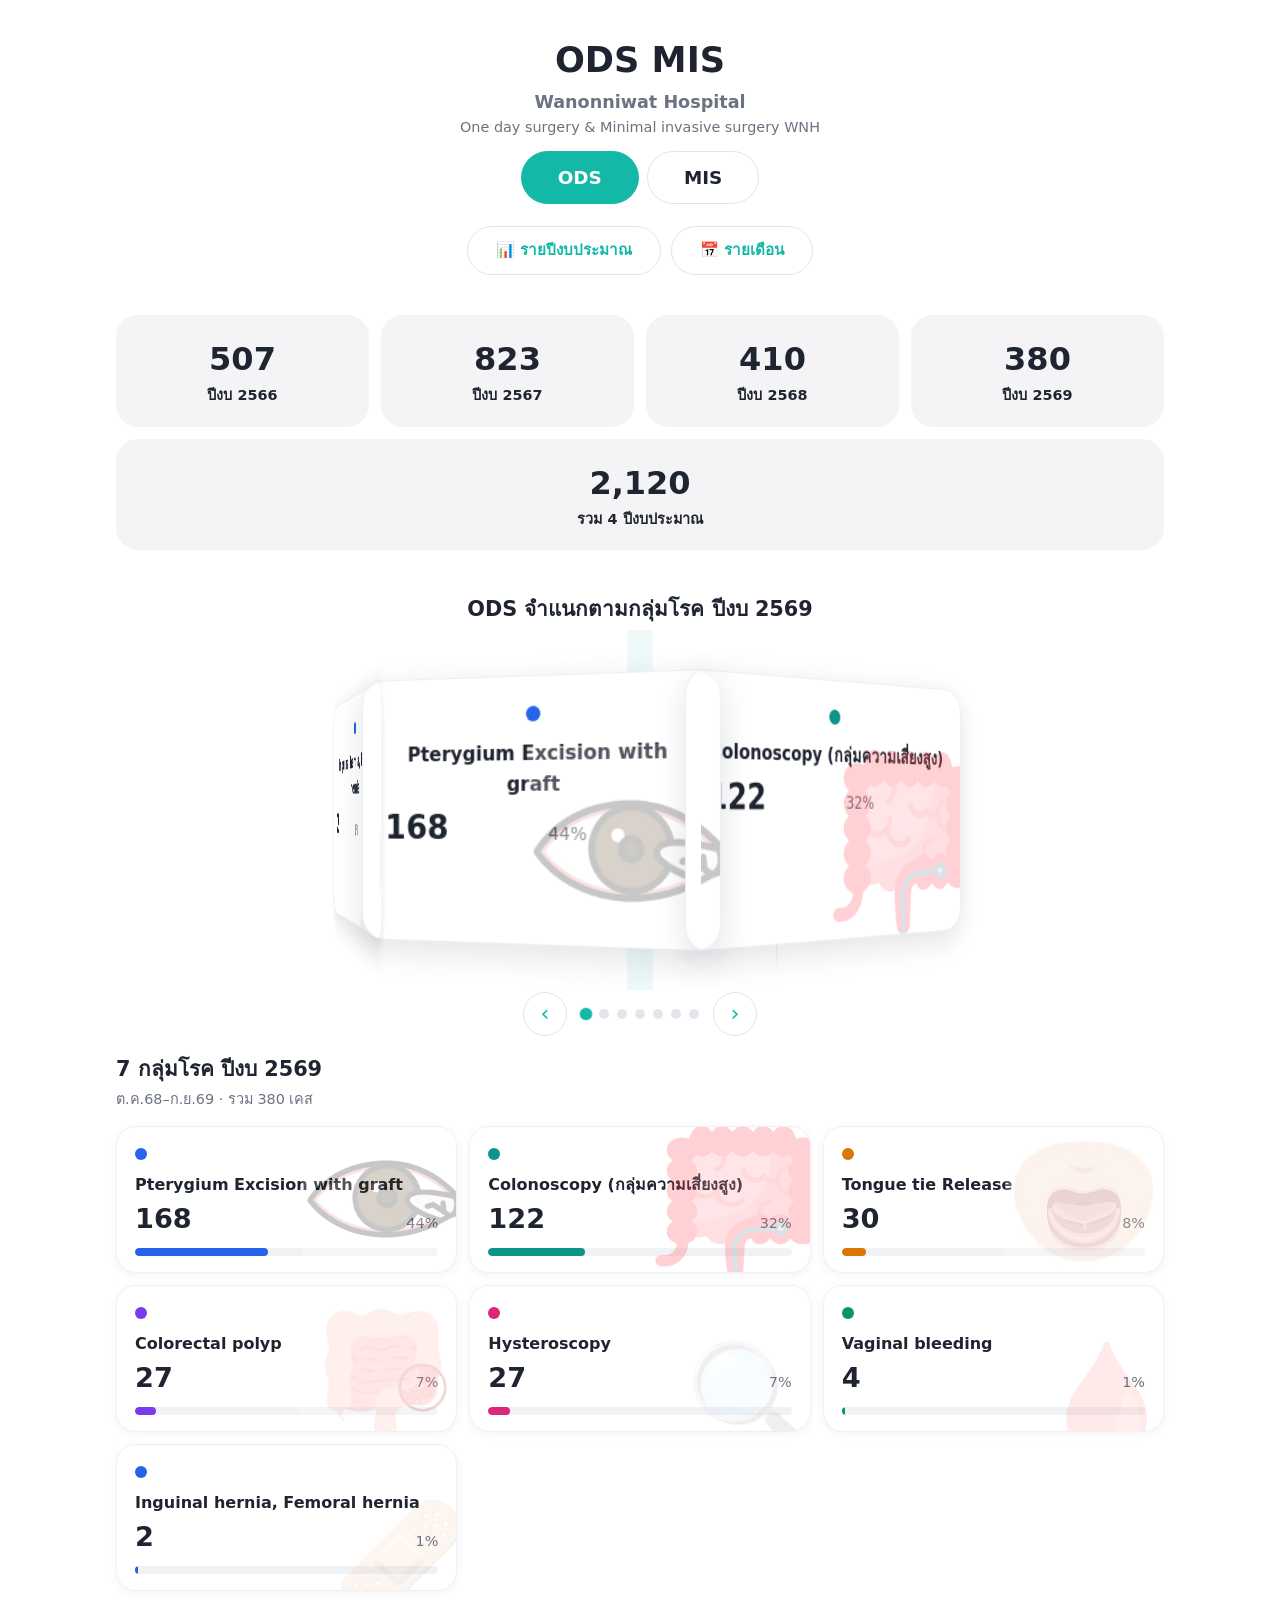
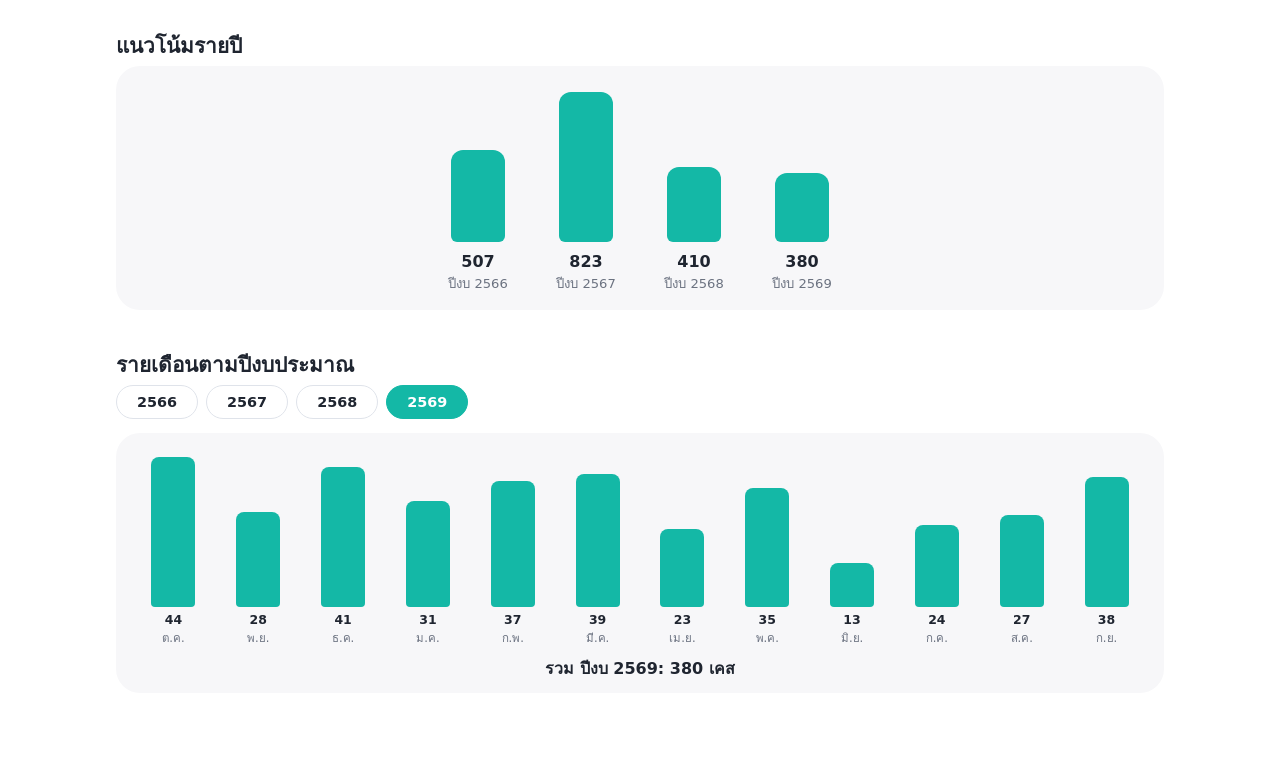
==== ods/index.html @ 9cd6e5f2 "Polyp photo on wheel plus grid cards" ====
<!DOCTYPE html>
<html lang="th">
<head>
<meta charset="UTF-8">
<meta name="viewport" content="width=device-width, initial-scale=1.0">
<title>ODS MIS WNH · รพ.วานรนิวาส</title>
<style>
* { box-sizing: border-box; }
body {
  margin: 0; background: #fff; color: #1f2530;
  font-family: "Noto Sans Thai", "Sarabun", "TH Sarabun New", -apple-system, BlinkMacSystemFont, "Segoe UI", system-ui, sans-serif;
  line-height: 1.5; font-variant-numeric: tabular-nums;
}
.wrap { max-width: 1080px; margin: 0 auto; padding: 0 16px 64px; }
.topnav { display: flex; align-items: center; justify-content: space-between; padding: 18px 0; }
.brand { font-weight: 800; font-size: 1.1rem; }
.brand small { display: block; font-weight: 400; color: #6b7280; font-size: .8rem; }
.topnav a.back {
  text-decoration: none; color: #1f2530; border: 1px solid #e5e9f0; border-radius: 999px;
  padding: 8px 18px; font-size: .88rem; font-weight: 600;
}
.hero { text-align: center; padding: 34px 0 8px; }
.hero h1 { font-size: 2.2rem; margin: 0; font-weight: 800; }
.hero p { color: #6b7280; margin: 10px 0 0; }
.statrow { display: grid; grid-template-columns: repeat(4, 1fr); gap: 12px; margin: 26px 0 8px; }
.statbox.grand { grid-column: 1 / -1; }
.statbox {
  background: #f4f4f6; border-radius: 22px; padding: 20px 26px; text-align: center; min-width: 0;
}
.stat-n { font-size: 2rem; font-weight: 800; }
.stat-l { font-size: .9rem; font-weight: 700; margin-top: 2px; white-space: nowrap; }
.stat-s { font-size: .75rem; color: #6b7280; }
.cta { display: flex; gap: 10px; justify-content: center; margin: 22px 0 6px; flex-wrap: wrap; }
.btn {
  border-radius: 999px; padding: 12px 28px; font-size: .95rem; font-weight: 700;
  text-decoration: none; display: inline-block; font-family: inherit;
}
.btn-dark { background: #14b8a6; color: #fff; }
.btn-line { background: #fff; color: #14b8a6; border: 1px solid #dfe3ea; }
section.block { margin-top: 40px; }
section.block h2 { font-size: 1.3rem; margin: 0 0 4px; }
section.block .sub { color: #6b7280; font-size: .9rem; margin: 0 0 16px; }
.ggrid { display: grid; grid-template-columns: repeat(auto-fill, minmax(300px, 1fr)); gap: 12px; }
.gcard { border: 1px solid #eef0f4; border-radius: 20px; padding: 16px 18px; background: #fff;
  box-shadow: 0 2px 10px rgba(20, 25, 40, .05); position: relative; overflow: hidden; }
.gcard.has-img::after {
  content: ""; position: absolute; right: -16px; bottom: -16px; width: 170px; height: 170px;
  opacity: .22; pointer-events: none;
  background: url('pterygium.jpg') right bottom / contain no-repeat;
}
.gcard::after {
  content: attr(data-ico); position: absolute; right: -12px; bottom: -24px;
  font-size: 110px; line-height: 1; opacity: .1; pointer-events: none;
}
.gcard.has-colimg::after {
  content: ""; width: 170px; height: 170px; font-size: 0; opacity: .25;
  background: url('colonoscopy.png') right bottom / contain no-repeat;
}
.gcard.has-tonimg::after {
  content: ""; width: 170px; height: 170px; font-size: 0; opacity: .25;
  background: url('tongue.jpg') right bottom / contain no-repeat;
}
.gcard.has-polimg::after {
  content: ""; width: 170px; height: 170px; font-size: 0; opacity: .25;
  background: url('polyp.jpg') right bottom / contain no-repeat;
}
.gname { font-weight: 700; margin: 6px 0 2px; }
.dot { display: inline-block; width: 12px; height: 12px; border-radius: 50%; }
.grow { display: flex; justify-content: space-between; align-items: baseline; }
.gnum { font-size: 1.7rem; font-weight: 800; }
.gpct { color: #6b7280; font-size: .9rem; }
.bar { height: 8px; background: #f1f2f5; border-radius: 999px; margin-top: 8px; overflow: hidden; }
.bar .fill { height: 100%; border-radius: 999px; }
.ytrend { display: flex; gap: 18px; align-items: flex-end; justify-content: center;
  background: #f7f7f9; border-radius: 24px; padding: 26px 16px 16px; }
.ycol { text-align: center; min-width: 90px; }
.ybar { width: 54px; margin: 0 auto; background: #14b8a6; border-radius: 12px 12px 6px 6px; }
.yval { font-weight: 800; margin-top: 8px; }
.ylab { font-size: .82rem; color: #6b7280; }
.chips { display: flex; gap: 8px; flex-wrap: wrap; margin-bottom: 14px; }
.chip {
  border: 1px solid #dfe3ea; background: #fff; border-radius: 999px; padding: 8px 20px;
  font-family: inherit; font-weight: 700; font-size: .9rem; cursor: pointer; color: #1f2530;
}
.chip.active { background: #14b8a6; color: #fff; border-color: #14b8a6; }
.mchart { background: #f7f7f9; border-radius: 24px; padding: 24px 18px 12px; }
.mbars { display: flex; gap: 6px; align-items: flex-end; min-height: 190px; }
.mcol { flex: 1; text-align: center; }
.mbar { width: 70%; max-width: 44px; margin: 0 auto; background: #14b8a6; border-radius: 8px 8px 4px 4px; min-height: 4px; }
.mbar.na { background: #e2e5eb; }
.mval { font-size: .78rem; font-weight: 700; margin-top: 4px; min-height: 1.2em; }
.mlab { font-size: .72rem; color: #6b7280; }
.mtotal { text-align: center; font-weight: 800; margin-top: 10px; }
.spin-pin-wrap { margin-top: 12px; }
.spin-pin-wrap + section.block { margin-top: 10px; }
.spin-sticky { padding: 4px 0 8px; }
.spin-head { text-align: center; }
.spin-sticky h2 { font-size: 1.3rem; margin: 0; text-align: center; }
.spin-sticky .sub { color: #6b7280; font-size: .9rem; margin: 2px 0; text-align: center; }
.spin-stage { perspective: 1200px; height: 360px; position: relative; overflow: hidden;
  --rz: 280px; touch-action: pan-y; cursor: grab; }
/* ===== ไอคอนพื้นหลังจาง ๆ กลางวงหมุน ===== */
.spin-stage::before {
  content: ""; position: absolute; left: 0; right: 0; top: 0; bottom: 0; margin: auto;
  width: min(420px, 92%); aspect-ratio: 1; pointer-events: none; opacity: .07;
  background: url("data:image/svg+xml,%3Csvg xmlns='http://www.w3.org/2000/svg' viewBox='0 0 200 200'%3E%3Cpath d='M100 8v184M8 100h184' stroke='%2314b8a6' stroke-width='12' stroke-linecap='round' fill='none'/%3E%3C/svg%3E") center/contain no-repeat;
}
.spin-stage:active { cursor: grabbing; }
@media (min-width: 621px) and (max-width: 1024px) {
  .spin-pin-wrap { margin-top: 8px; }
  .spin-pin-wrap + section.block { margin-top: 6px; }
  section.block { margin-top: 24px; }
  .hero { padding: 22px 0 4px; }
  .hero h1 { font-size: 1.7rem; }
  .statrow { margin: 16px 0 4px; }
  .statbox { padding: 12px 8px; min-width: 0; }
  .stat-n { font-size: 1.5rem; }
  .cta { margin: 14px 0 4px; }
  .btn { padding: 10px 22px; font-size: .88rem; }
  .spin-stage { --rz: 300px; height: 300px; }
  .scard { left: -150px; top: -100px; width: 300px; min-height: 200px; padding: 16px 18px; }
  .gnum { font-size: 1.4rem; }
}
.spin-ring { position: absolute; left: 50%; top: 50%; width: 0; height: 0;
  transform-style: preserve-3d; }
.scard {
  position: absolute; left: -150px; top: -105px; width: 300px; min-height: 210px;
  background: #fff; border: 1px solid #eef0f4; border-radius: 20px;
  box-shadow: 0 8px 26px rgba(20, 25, 40, .12); padding: 18px 20px;
  transform: rotateY(var(--a)) translateZ(var(--rz));
  backface-visibility: hidden; user-select: none; overflow: hidden;
}
/* ===== ไอคอนประจำโรคจาง ๆ หลังการ์ดแต่ละใบ ===== */
.scard::after {
  content: attr(data-ico); position: absolute; right: -12px; bottom: -24px;
  font-size: 110px; line-height: 1; opacity: .1; pointer-events: none;
}
/* การ์ด Pterygium ใช้ภาพจริงแทนอีโมจิ */
.scard.has-img::after {
  content: ""; right: -16px; bottom: -16px; width: 170px; height: 170px;
  font-size: 0; opacity: .22;
  background: url('pterygium.jpg') right bottom / contain no-repeat;
}
/* การ์ด Colonoscopy ใช้ภาพจริงแทนอีโมจิ */
.scard.has-colimg::after {
  content: ""; right: -16px; bottom: -16px; width: 170px; height: 170px;
  font-size: 0; opacity: .25;
  background: url('colonoscopy.png') right bottom / contain no-repeat;
}
/* การ์ด Tongue tie ใช้ภาพจริงแทนอีโมจิ */
.scard.has-tonimg::after {
  content: ""; right: -16px; bottom: -16px; width: 170px; height: 170px;
  font-size: 0; opacity: .25;
  background: url('tongue.jpg') right bottom / contain no-repeat;
}
/* การ์ด Colorectal polyp ใช้ภาพจริงแทนอีโมจิ */
.scard.has-polimg::after {
  content: ""; right: -16px; bottom: -16px; width: 170px; height: 170px;
  font-size: 0; opacity: .25;
  background: url('polyp.jpg') right bottom / contain no-repeat;
}
/* ===== มือถือ: การ์ดเล็กลง ตัวหนังสือเล็กลง (วางหลังกฎ desktop เพื่อให้ชนะ cascade) ===== */
@media (max-width: 620px) {
  .spin-stage { --rz: 195px; height: 250px; }
  .scard { left: -84px; top: -80px; width: 168px; min-height: 150px; padding: 12px 14px; }
  .scard .gname { font-size: .8rem; }
  .scard .gnum { font-size: 1.2rem; }
  .scard .gpct { font-size: .72rem; }
  .scard::after { font-size: 64px; right: -8px; bottom: -14px; }
  .scard.has-img::after { width: 110px; height: 110px; right: -10px; bottom: -10px; }
  .scard.has-colimg::after { width: 110px; height: 110px; right: -10px; bottom: -10px; }
  .scard.has-tonimg::after { width: 110px; height: 110px; right: -10px; bottom: -10px; }
  .scard.has-polimg::after { width: 110px; height: 110px; right: -10px; bottom: -10px; }
}
/* ===== แท็บเล็ต: การ์ดพอดีวงไม่ซ้อน (วางหลังกฎ desktop เพื่อให้ชนะ cascade) ===== */
@media (min-width: 621px) and (max-width: 1024px) {
  .spin-stage { --rz: 330px; }
  .scard { left: -130px; width: 260px; }
}
.spin-ctl { display: flex; align-items: center; justify-content: center; gap: 14px; margin-top: 2px; }
.sbtn {
  width: 44px; height: 44px; border-radius: 50%; border: 1px solid #dfe3ea; background: #fff;
  font-size: 1.4rem; line-height: 1; cursor: pointer; color: #14b8a6; font-family: inherit;
}
.sbtn:active { background: #14b8a6; color: #fff; }
.dots { display: flex; gap: 8px; }
.dot2 { width: 10px; height: 10px; border-radius: 50%; background: #e2e5eb; border: none;
  padding: 0; cursor: pointer; }
.dot2.active { background: #14b8a6; transform: scale(1.25); }
/* ===== สไลด์ทั้งบล็อกจากด้านข้างเมื่อเลื่อนมาถึง ===== */
.slide-l, .slide-r { opacity: 0; transition: opacity .6s ease, transform .65s cubic-bezier(.22,.8,.3,1); }
.slide-l { transform: translateX(-64px); }
.slide-r { transform: translateX(64px); }
.slide-l.in, .slide-r.in { opacity: 1; transform: none; }
@media (prefers-reduced-motion: reduce) {
  .slide-l, .slide-r { opacity: 1; transform: none; transition: none; }
  .pop-in { opacity: 1; }
  .pop-in.pop { animation: none; }
}
/* ===== popup เด้งดึ๋งเมื่อเลื่อนมาถึง ===== */
.pop-in { opacity: 0; }
.pop-in.pop { opacity: 1; animation: pop-in .7s cubic-bezier(.34,1.56,.64,1) both; }
@keyframes pop-in {
  0% { opacity: 0; transform: translateY(48px) scale(.92); }
  60% { opacity: 1; transform: translateY(-8px) scale(1.02); }
  100% { opacity: 1; transform: none; }
}
.alert {
  margin-top: 36px; background: #fffbef; border: 1px solid #f3e3bb; border-radius: 20px;
  padding: 16px 20px; font-size: .88rem;
}
.alert b.red { color: #dc2626; }
footer { text-align: center; color: #9aa0ae; font-size: .82rem; margin-top: 28px; }
@media (max-width: 620px) { .hero h1 { font-size: 1.6rem; } }
/* ===== แท็บ 2 หมวดใหญ่ ODS / MIS-LC ===== */
.catabs { display: flex; gap: 8px; }
.catab {
  border: 1px solid #dfe3ea; background: #fff; border-radius: 999px; padding: 8px 20px;
  font-weight: 700; font-size: .88rem; text-decoration: none; color: #1f2530; white-space: nowrap;
}
.catab.active { background: #14b8a6; color: #fff; border-color: #14b8a6; }
.hero-tabs { justify-content: center; margin: 6px 0 4px; }
.hero-tabs .catab { font-size: 1.15rem; padding: 12px 36px; }
.hero h1 { margin-bottom: 2px; }
.hero .hosp { font-size: 1.1rem; font-weight: 700; margin: 0; }
.hero .expand { color: #6b7280; font-size: .9rem; margin: 2px 0 12px; }
/* ===== เข้าหน้านุ่ม (กดสลับเพจไม่กระพริบ) ===== */
.wrap { animation: page-in .35s ease both; }
@keyframes page-in { from { opacity: 0; transform: translateY(10px); } to { opacity: 1; transform: none; } }
@media (prefers-reduced-motion: reduce) { .wrap { animation: none; } }
@media (max-width: 620px) { .catab { padding: 7px 14px; font-size: .8rem; } }
@media (max-width: 620px) { .stat-l { font-size: .78rem; } .stat-n { font-size: 1.6rem; } .statrow { gap: 8px; } .statbox { padding: 12px 6px; } }
</style>
</head>
<body>
<div class="wrap">
<noscript><style>.pop-in,.slide-l,.slide-r{opacity:1 !important;transform:none !important}</style></noscript>
  <div class="hero">
    <h1>ODS MIS</h1>
    <p class="hosp">Wanonniwat Hospital</p>
    <p class="expand">One day surgery &amp; Minimal invasive surgery WNH</p>
    <div class="catabs hero-tabs"><span class="catab active">ODS</span><a class="catab" href="mis.html">MIS</a></div>
    <div class="cta">
      <a class="btn btn-line" href="tables.html#yearly" id="goYearly">📊 รายปีงบประมาณ</a>
      <a class="btn btn-line" href="tables.html#monthly">📅 รายเดือน</a>
    </div>
  </div>

  <div class="statrow slide-l"><div class="statbox pop-in" style="animation-delay:0ms"><div class="stat-n">507</div><div class="stat-l">ปีงบ 2566</div></div><div class="statbox pop-in" style="animation-delay:80ms"><div class="stat-n">823</div><div class="stat-l">ปีงบ 2567</div></div><div class="statbox pop-in" style="animation-delay:160ms"><div class="stat-n">410</div><div class="stat-l">ปีงบ 2568</div></div><div class="statbox pop-in" style="animation-delay:240ms"><div class="stat-n">380</div><div class="stat-l">ปีงบ 2569</div></div><div class="statbox grand pop-in" style="animation-delay:320ms"><div class="stat-n">2,120</div><div class="stat-l">รวม 4 ปีงบประมาณ</div></div></div>

  <section class="block spin-pin-wrap" id="spinWrap">
    <div class="spin-sticky">
    <div class="spin-head">
    <h2>ODS จำแนกตามกลุ่มโรค ปีงบ 2569</h2>
    <div class="spin-stage" id="spinStage">
      <div class="spin-ring" id="spinRing"></div>
    </div>
    <div class="spin-ctl">
      <button type="button" class="sbtn" id="spinPrev">‹</button>
      <div class="dots" id="spinDots"></div>
      <button type="button" class="sbtn" id="spinNext">›</button>
    </div>
    </div>
  </section>

  <section class="block slide-r">
    <h2>7 กลุ่มโรค ปีงบ 2569</h2>
    <p class="sub">ต.ค.68–ก.ย.69 · รวม 380 เคส</p>
    <div class="ggrid"><div class="gcard pop-in has-img" data-ico="👁️" style="animation-delay:0ms"><span class="dot" style="background:#2563eb"></span><div class="gname">Pterygium Excision with graft</div><div class="grow"><div class="gnum">168</div><div class="gpct">44%</div></div><div class="bar"><div class="fill" style="width:44%;background:#2563eb"></div></div></div><div class="gcard pop-in has-colimg" data-ico="🔬" style="animation-delay:90ms"><span class="dot" style="background:#0d9488"></span><div class="gname">Colonoscopy (กลุ่มความเสี่ยงสูง)</div><div class="grow"><div class="gnum">122</div><div class="gpct">32%</div></div><div class="bar"><div class="fill" style="width:32%;background:#0d9488"></div></div></div><div class="gcard pop-in has-tonimg" data-ico="👅" style="animation-delay:180ms"><span class="dot" style="background:#d97706"></span><div class="gname">Tongue tie Release</div><div class="grow"><div class="gnum">30</div><div class="gpct">8%</div></div><div class="bar"><div class="fill" style="width:8%;background:#d97706"></div></div></div><div class="gcard pop-in has-polimg" data-ico="🌱" style="animation-delay:270ms"><span class="dot" style="background:#7c3aed"></span><div class="gname">Colorectal polyp</div><div class="grow"><div class="gnum">27</div><div class="gpct">7%</div></div><div class="bar"><div class="fill" style="width:7%;background:#7c3aed"></div></div></div><div class="gcard pop-in" data-ico="🔍" style="animation-delay:360ms"><span class="dot" style="background:#db2777"></span><div class="gname">Hysteroscopy</div><div class="grow"><div class="gnum">27</div><div class="gpct">7%</div></div><div class="bar"><div class="fill" style="width:7%;background:#db2777"></div></div></div><div class="gcard pop-in" data-ico="🩸" style="animation-delay:450ms"><span class="dot" style="background:#059669"></span><div class="gname">Vaginal bleeding</div><div class="grow"><div class="gnum">4</div><div class="gpct">1%</div></div><div class="bar"><div class="fill" style="width:1%;background:#059669"></div></div></div><div class="gcard pop-in" data-ico="🩹" style="animation-delay:540ms"><span class="dot" style="background:#2563eb"></span><div class="gname">Inguinal hernia, Femoral hernia</div><div class="grow"><div class="gnum">2</div><div class="gpct">1%</div></div><div class="bar"><div class="fill" style="width:1%;background:#2563eb"></div></div></div></div>
  </section>

  <section class="block slide-l">
    <h2>แนวโน้มรายปี</h2>
    <div class="ytrend pop-in"><div class="ycol"><div class="ybar" style="height:92px" title="507"></div><div class="yval">507</div><div class="ylab">ปีงบ 2566</div></div><div class="ycol"><div class="ybar" style="height:150px" title="823"></div><div class="yval">823</div><div class="ylab">ปีงบ 2567</div></div><div class="ycol"><div class="ybar" style="height:75px" title="410"></div><div class="yval">410</div><div class="ylab">ปีงบ 2568</div></div><div class="ycol"><div class="ybar" style="height:69px" title="380"></div><div class="yval">380</div><div class="ylab">ปีงบ 2569</div></div></div>
  </section>

  <section class="block slide-r">
    <h2>รายเดือนตามปีงบประมาณ</h2>
    <div class="chips"><button type="button" class="chip" data-fy="2566">2566</button><button type="button" class="chip" data-fy="2567">2567</button><button type="button" class="chip" data-fy="2568">2568</button><button type="button" class="chip active" data-fy="2569">2569</button></div>
    <div class="mchart pop-in">
      <div class="mbars" id="mbars"></div>
      <div class="mtotal" id="mtotal"></div>
    </div>
  </section>
</div>
<script>
var DATA = {"months": ["ต.ค.", "พ.ย.", "ธ.ค.", "ม.ค.", "ก.พ.", "มี.ค.", "เม.ย.", "พ.ค.", "มิ.ย.", "ก.ค.", "ส.ค.", "ก.ย."], "monthly": {"2566": {"Pterygium Excision with graft": [12, 11, 6, 7, 18, 11, 55, 4, 13, 11, 20, 16], "Colonoscopy (กลุ่มความเสี่ยงสูง)": [0, 0, 0, 0, 0, 0, 35, 0, 56, 4, 30, 51], "Colorectal polyp": [0, 1, 1, 0, 0, 1, 0, 0, 0, 3, 11, 4], "Tongue tie Release": [0, 2, 2, 5, 0, 0, 0, 2, 3, 1, 6, 0], "Vaginal bleeding": [10, 13, 6, 8, 2, 5, 6, 5, 4, 7, 19, 17], "Esophagogastric varices": [0, 1, 0, 0, 0, 1, 0, 0, 0, 0, 0, 1]}, "2567": {"Pterygium Excision with graft": [17, 12, 11, 15, 10, 0, 0, 0, 0, 0, 0, 0], "Colonoscopy (กลุ่มความเสี่ยงสูง)": [48, 38, 25, 40, 38, 21, 19, 31, 273, 0, 0, 0], "Colorectal polyp": [5, 3, 3, 3, 6, 4, 1, 103, 0, 0, 0, 0], "Tongue tie Release": [0, 1, 2, 4, 1, 3, 4, 1, 0, 0, 0, 0], "Vaginal bleeding": [8, 6, 9, 12, 9, 7, 3, 4, 0, 0, 0, 0], "Esophagogastric varices": [0, 2, 1, 0, 0, 0, 0, 0, 0, 0, 0, 0], "Esophageal-Gastric Stricture": [1, 0, 0, 0, 0, 0, 0, 0, 0, 0, 0, 0], "Colonoscopy with biopsy (45.25)": [1, 6, 2, 0, 3, 3, 0, 2, 2, 0, 0, 0]}, "2568": {"Pterygium Excision with graft": [13, 5, 0, 10, 6, 25, 21, 0, 1, 23, 10, 18], "Colonoscopy (กลุ่มความเสี่ยงสูง)": [15, 15, 10, 11, 7, 8, 9, 8, 21, 25, 25, 35], "Colorectal polyp": [0, 3, 0, 4, 3, 2, 1, 0, 1, 4, 7, 7], "Hysteroscopy": [3, 3, 2, 0, 0, 0, 1, 0, 5, 5, 2, 5], "Tongue tie Release": [2, 0, 0, 0, 0, 0, 0, 0, 0, 4, 2, 2], "Vaginal bleeding": [0, 0, 0, 3, 2, 4, 0, 4, 0, 0, 0, 0], "Esophagogastric varices": [0, 1, 0, 0, 0, 0, 0, 0, 2, 0, 0, 0], "Colonoscopy with biopsy (45.25)": [0, 0, 0, 0, 0, 1, 0, 0, 0, 0, 0, 0], "Submucous myoma uteri, polyp of corpus uteri": [1, 0, 1, 0, 0, 0, 0, 0, 0, 0, 0, 0], "Common bile duct stone": [1, 0, 0, 0, 0, 0, 0, 0, 0, 0, 0, 0], "Inguinal hernia, Femoral hernia": [0, 0, 0, 0, 0, 0, 0, 0, 0, 1, 0, 0]}, "2569": {"Pterygium Excision with graft": [14, 8, 10, 13, 21, 17, 15, 20, 5, 10, 21, 14], "Colonoscopy (กลุ่มความเสี่ยงสูง)": [18, 11, 18, 10, 8, 13, 4, 10, 7, 8, 4, 11], "Colorectal polyp": [2, 2, 7, 0, 4, 2, 1, 2, 0, 2, 0, 5], "Hysteroscopy": [7, 3, 3, 5, 1, 3, 2, 0, 1, 0, 0, 2], "Tongue tie Release": [3, 3, 3, 3, 3, 4, 1, 2, 0, 3, 1, 4], "Vaginal bleeding": [0, 0, 0, 0, 0, 0, 0, 0, 0, 1, 1, 2], "Inguinal hernia, Femoral hernia": [0, 1, 0, 0, 0, 0, 0, 1, 0, 0, 0, 0]}}, "totals": {"2566": {"Pterygium Excision with graft": 184, "Colonoscopy (กลุ่มความเสี่ยงสูง)": 176, "Colorectal polyp": 21, "Tongue tie Release": 21, "Vaginal bleeding": 102, "Esophagogastric varices": 3}, "2567": {"Pterygium Excision with graft": 65, "Colonoscopy (กลุ่มความเสี่ยงสูง)": 533, "Colorectal polyp": 128, "Tongue tie Release": 16, "Vaginal bleeding": 58, "Esophagogastric varices": 3, "Esophageal-Gastric Stricture": 1, "Colonoscopy with biopsy (45.25)": 19}, "2568": {"Pterygium Excision with graft": 132, "Colonoscopy (กลุ่มความเสี่ยงสูง)": 189, "Colorectal polyp": 32, "Hysteroscopy": 26, "Tongue tie Release": 10, "Vaginal bleeding": 13, "Esophagogastric varices": 3, "Colonoscopy with biopsy (45.25)": 1, "Submucous myoma uteri, polyp of corpus uteri": 2, "Common bile duct stone": 1, "Inguinal hernia, Femoral hernia": 1}, "2569": {"Pterygium Excision with graft": 168, "Colonoscopy (กลุ่มความเสี่ยงสูง)": 122, "Colorectal polyp": 27, "Hysteroscopy": 27, "Tongue tie Release": 30, "Vaginal bleeding": 4, "Inguinal hernia, Femoral hernia": 2}}};
var chips = Array.prototype.slice.call(document.querySelectorAll('.chip'));
function render(fy) {
  var vals = DATA.monthly[fy];
  var names = Object.keys(vals);
  var tot = DATA.totals[fy];
  var sum = names.reduce(function (a, g) { return a + tot[g]; }, 0);
  var max = Math.max.apply(null, DATA.months.map(function (_, i) {
    return names.reduce(function (a, g) { return a + vals[g][i]; }, 0);
  }).concat([1]));
  var box = document.getElementById('mbars');
  box.innerHTML = '';
  DATA.months.forEach(function (m, i) {
    var v = names.reduce(function (a, g) { return a + vals[g][i]; }, 0);
    var na = (v === 0);
    var col = document.createElement('div');
    col.className = 'mcol';
    col.innerHTML = '<div class="mbar' + (na ? ' na' : '') + '" style="height:' +
      Math.max(4, Math.round(150 * v / max)) + 'px" title="' + m + ' ' + v + '"></div>' +
      '<div class="mval">' + (na ? '' : v) + '</div><div class="mlab">' + m + '</div>';
    box.appendChild(col);
  });
  document.getElementById('mtotal').textContent = 'รวม ปีงบ ' + fy + ': ' + sum + ' เคส';
  chips.forEach(function (c) { c.classList.toggle('active', c.getAttribute('data-fy') === fy); });
}
chips.forEach(function (c) { c.addEventListener('click', function () { render(c.getAttribute('data-fy')); }); });
render('2569');
document.getElementById('goYearly').addEventListener('click', function () { window.location.href = 'tables.html#yearly'; });

/* ===== วงล้อหมุน 3D: 5 กลุ่มโรคปี 69 ===== */
(function () {
  var groups = [{"name": "Pterygium Excision with graft", "n": 168}, {"name": "Colonoscopy (กลุ่มความเสี่ยงสูง)", "n": 122}, {"name": "Tongue tie Release", "n": 30}, {"name": "Colorectal polyp", "n": 27}, {"name": "Hysteroscopy", "n": 27}, {"name": "Vaginal bleeding", "n": 4}, {"name": "Inguinal hernia, Femoral hernia", "n": 2}];
  var acc = ["#2563eb", "#0d9488", "#d97706", "#7c3aed", "#db2777", "#059669"];
  var N = groups.length, STEP = 360 / N;
  var ring = document.getElementById('spinRing');
  var dotsBox = document.getElementById('spinDots');
  var total69 = groups.reduce(function (a, g) { return a + g.n; }, 0);
  groups.forEach(function (g, i) {
    var el = document.createElement('div');
    el.className = 'scard';
    el.style.setProperty('--a', (i * STEP) + 'deg');
    /* ไอคอนประจำโรค (watermark จาง ๆ) */
    var nm = g.name.toLowerCase();
    var ico = '➕';
    if (nm.indexOf('pterygium') >= 0) ico = '👁️';
    else if (nm.indexOf('colonoscopy') >= 0) ico = '🔬';
    else if (nm.indexOf('hysteroscopy') >= 0) ico = '🔍';
    else if (nm.indexOf('tongue') >= 0) ico = '👅';
    else if (nm.indexOf('polyp') >= 0) ico = '🌱';
    else if (nm.indexOf('vaginal') >= 0 || nm.indexOf('bleeding') >= 0) ico = '🩸';
    else if (nm.indexOf('hernia') >= 0) ico = '🩹';
    el.setAttribute('data-ico', ico);
    if (nm.indexOf('pterygium') >= 0) el.classList.add('has-img');
    if (nm.indexOf('colonoscopy') >= 0) el.classList.add('has-colimg');
    if (nm.indexOf('tongue') >= 0) el.classList.add('has-tonimg');
    if (nm.indexOf('polyp') >= 0) el.classList.add('has-polimg');
    var pct = Math.round(100 * g.n / total69);
    el.innerHTML = '<span class="dot" style="background:' + acc[i % acc.length] + '"></span>' +
      '<div class="gname">' + g.name + '</div>' +
      '<div class="grow"><div class="gnum">' + g.n + '</div><div class="gpct">' + pct + '%</div>' +
      '<div class="bar"><div class="fill" style="width:' + pct + '%;background:' + acc[i % acc.length] + '"></div>';
    ring.appendChild(el);
    var d = document.createElement('button');
    d.type = 'button'; d.className = 'dot2'; d.setAttribute('aria-label', g.name);
    d.addEventListener('click', function () { go(i); });
    dotsBox.appendChild(d);
  });
  var dots = Array.prototype.slice.call(dotsBox.children);
  var ang = 0, manual = 0, dragging = false, lastX = 0, interacted = false;
  function target() { return manual; }
  function front() { return ((Math.round(-target() / STEP) % N) + N) % N; }
  /* วงล้อแนวราบ: การ์ดอยู่ระดับเดียวกัน ตำแหน่งตาม CSS */
  function paint() {
    ring.style.transform = 'rotateY(' + ang + 'deg)';
    var f = front();
    dots.forEach(function (d, i) { d.classList.toggle('active', i === f); });
  }
  /* หมุนเฉพาะตอนแตะ/ลากบนวงล้อโดยตรง — เลื่อนหน้าเว็บผ่านอิสระ ไม่ดัก scroll เลย
     ก่อนแตะครั้งแรกหมุนเองช้า ๆ ให้รู้ว่าหมุนได้ */
  var AUTOSPIN = 10; /* องศาต่อวินาที */
  var lastAuto = 0;
  function go(i) { interacted = true; manual = -i * STEP; }
  document.getElementById('spinPrev').addEventListener('click', function () { interacted = true; manual += STEP; });
  document.getElementById('spinNext').addEventListener('click', function () { interacted = true; manual -= STEP; });
  /* หมุนเมื่อเลื่อนเคอร์เซอร์ขึ้นลงในกรอบวงล้อ (desktop) — นอกกรอบเลื่อนผ่านอิสระ
     ครบรอบแล้วปล่อยจอ (กันติด) · มือถือปัดแนวตั้งเลื่อนหน้าอิสระเหมือนเดิม */
  var spinStart = null, spinTimer = null;
  var stage = document.getElementById('spinStage');
  function spinReset() { spinStart = null; }
  stage.addEventListener('pointerleave', spinReset);
  stage.addEventListener('wheel', function (e) {
    if (e.ctrlKey) return;
    if (spinStart === null) spinStart = manual;
    if (Math.abs(manual - spinStart) >= 360) { spinStart = null; return; }
    if (e.cancelable !== false) e.preventDefault();
    interacted = true;
    manual -= e.deltaY * 0.25;
    if (spinTimer) clearTimeout(spinTimer);
    spinTimer = setTimeout(spinReset, 900);
  }, { passive: false });
  stage.addEventListener('pointerdown', function (e) { dragging = true; lastX = e.clientX;
    interacted = true;
    try { stage.setPointerCapture(e.pointerId); } catch (err) {} });
  stage.addEventListener('pointermove', function (e) {
    if (!dragging) return;
    var dx = e.clientX - lastX; lastX = e.clientX;
    manual += dx * 0.35;
  });
  ['pointerup', 'pointercancel', 'pointerleave'].forEach(function (ev) {
    stage.addEventListener(ev, function () { dragging = false;
      manual = Math.round(manual / STEP) * STEP; });
  });
  (function tick(now) {
    if (!now) now = performance.now();
    if (!interacted) {
      var dtA = Math.min(100, now - (lastAuto || now));
      manual -= AUTOSPIN * dtA / 1000;
    }
    lastAuto = now;
    var t = target();
    ang += (t - ang) * 0.12;
    if (Math.abs(t - ang) < 0.02) ang = t;
    paint();
    requestAnimationFrame(tick);
  })();
})();

/* ===== popup เด้ง + สไลด์บล็อก: เช็คตำแหน่งเองทุกเฟรม (ไม่พึ่ง IO) เล่นซ้ำทุกครั้งที่เลื่อนผ่าน ===== */
(function () {
  var items = [];
  Array.prototype.forEach.call(document.querySelectorAll('.pop-in'), function (e) {
    items.push({ el: e, cls: 'pop' });
  });
  Array.prototype.forEach.call(document.querySelectorAll('.slide-l,.slide-r'), function (e) {
    items.push({ el: e, cls: 'in' });
  });
  function vis() {
    var vh = window.innerHeight;
    for (var i = 0; i < items.length; i++) {
      var r = items[i].el.getBoundingClientRect();
      if (r.top < vh * 0.8 && r.bottom > vh * 0.2) items[i].el.classList.add(items[i].cls);
      else if (r.bottom < 0 || r.top > vh) items[i].el.classList.remove(items[i].cls);
    }
    requestAnimationFrame(vis);
  }
  if (!('requestAnimationFrame' in window)) {
    items.forEach(function (it) { it.el.classList.add(it.cls); });
    return;
  }
  vis();
})();
</script>
</body>
</html>
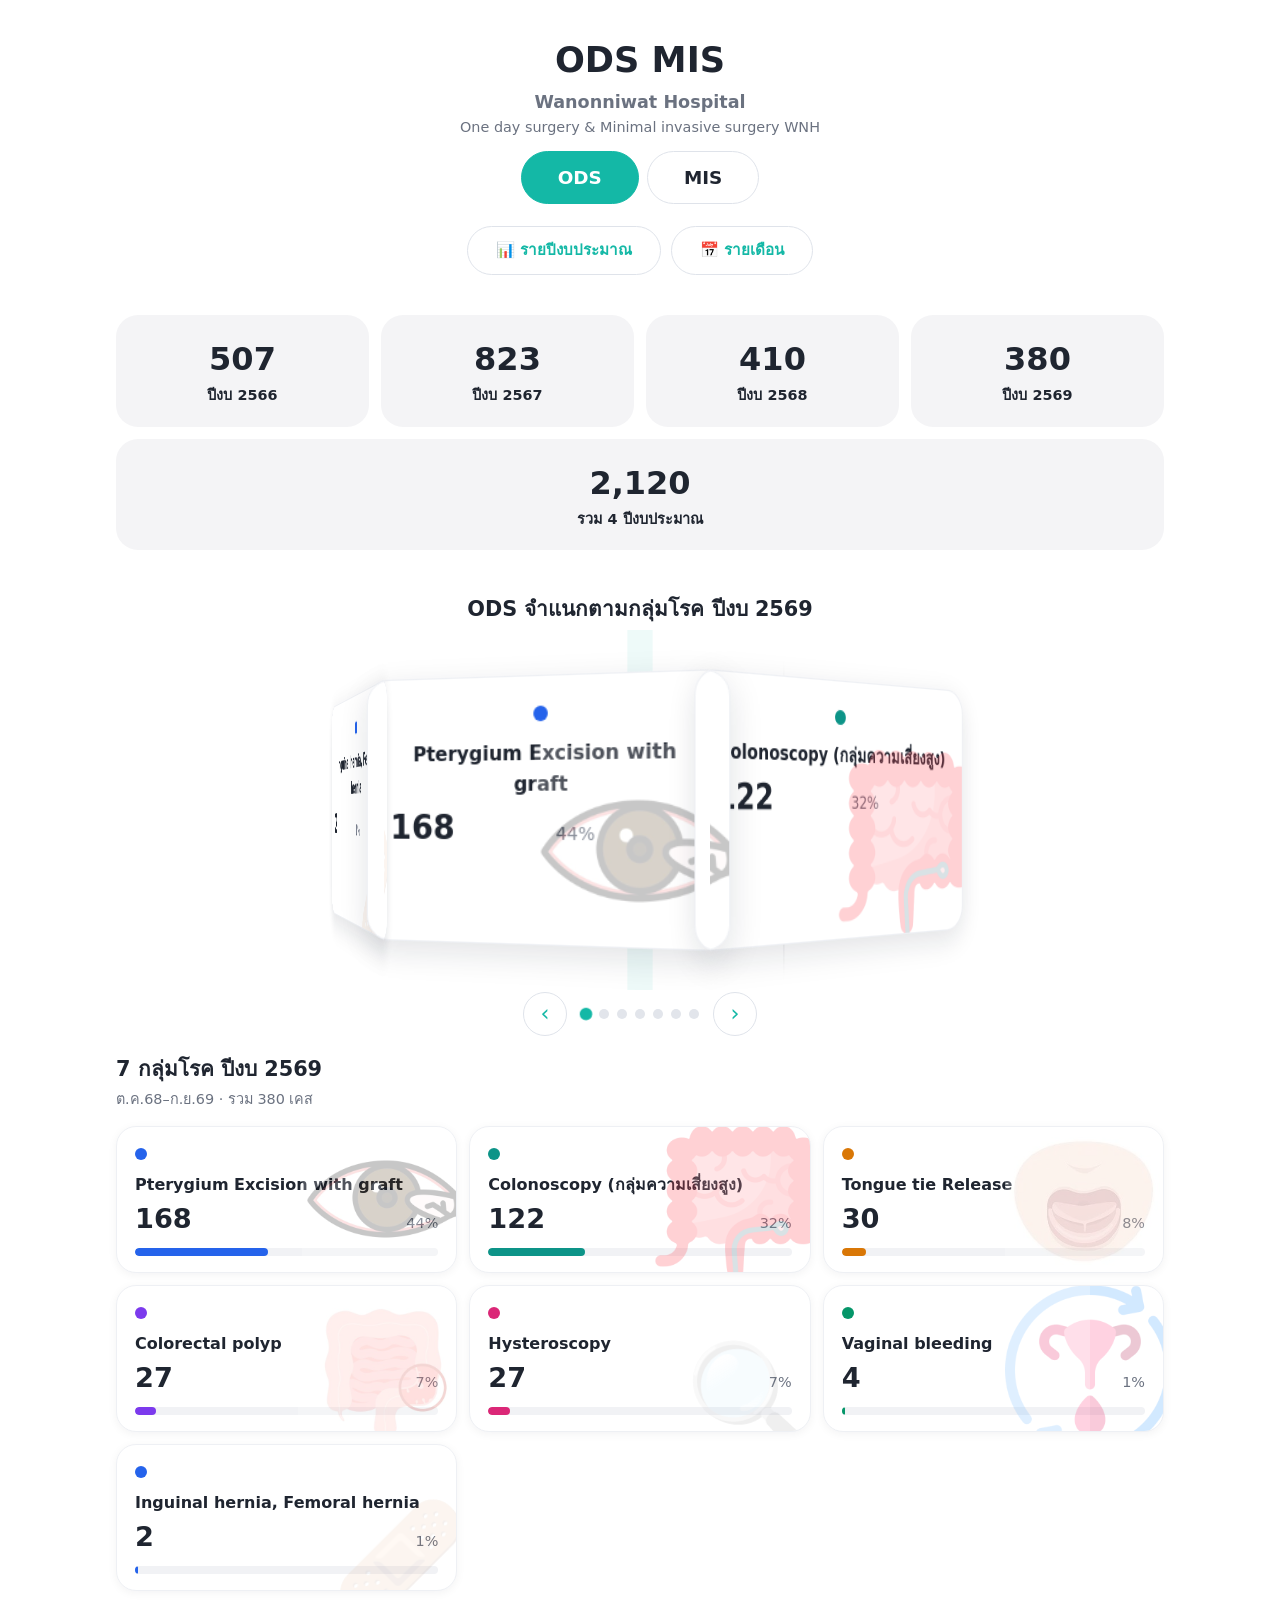
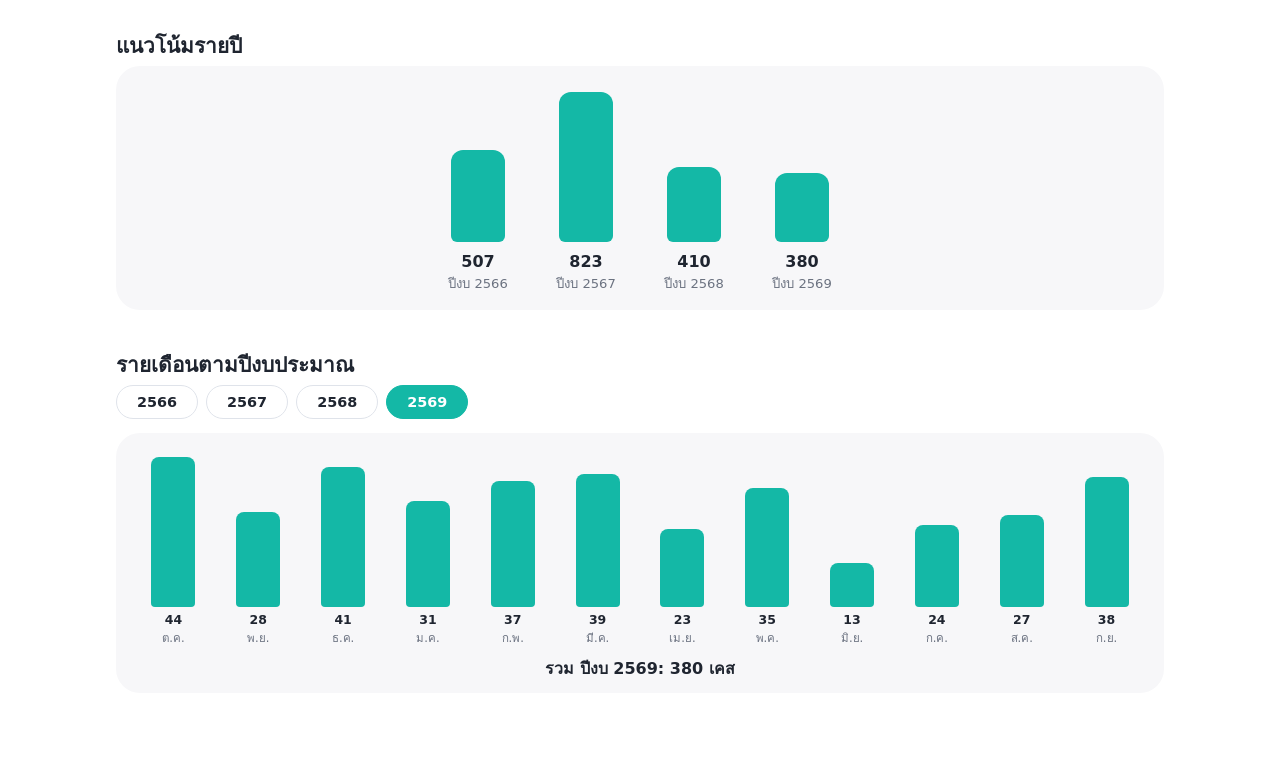
==== commit 43543d64: "Uterus photo on wheel plus grid cards" ====
--- a/ods/index.html
+++ b/ods/index.html
@@ -63,6 +63,10 @@
 .gcard.has-polimg::after {
   content: ""; width: 170px; height: 170px; font-size: 0; opacity: .25;
   background: url('polyp.jpg') right bottom / contain no-repeat;
+}
+.gcard.has-vagimg::after {
+  content: ""; width: 170px; height: 170px; font-size: 0; opacity: .25;
+  background: url('vaginal.png') right bottom / contain no-repeat;
 }
 .gname { font-weight: 700; margin: 6px 0 2px; }
 .dot { display: inline-block; width: 12px; height: 12px; border-radius: 50%; }
@@ -159,6 +163,12 @@
   font-size: 0; opacity: .25;
   background: url('polyp.jpg') right bottom / contain no-repeat;
 }
+/* การ์ด Vaginal bleeding ใช้ภาพจริงแทนอีโมจิ */
+.scard.has-vagimg::after {
+  content: ""; right: -16px; bottom: -16px; width: 170px; height: 170px;
+  font-size: 0; opacity: .25;
+  background: url('vaginal.png') right bottom / contain no-repeat;
+}
 /* ===== มือถือ: การ์ดเล็กลง ตัวหนังสือเล็กลง (วางหลังกฎ desktop เพื่อให้ชนะ cascade) ===== */
 @media (max-width: 620px) {
   .spin-stage { --rz: 195px; height: 250px; }
@@ -171,6 +181,7 @@
   .scard.has-colimg::after { width: 110px; height: 110px; right: -10px; bottom: -10px; }
   .scard.has-tonimg::after { width: 110px; height: 110px; right: -10px; bottom: -10px; }
   .scard.has-polimg::after { width: 110px; height: 110px; right: -10px; bottom: -10px; }
+  .scard.has-vagimg::after { width: 110px; height: 110px; right: -10px; bottom: -10px; }
 }
 /* ===== แท็บเล็ต: การ์ดพอดีวงไม่ซ้อน (วางหลังกฎ desktop เพื่อให้ชนะ cascade) ===== */
 @media (min-width: 621px) and (max-width: 1024px) {
@@ -266,7 +277,7 @@
   <section class="block slide-r">
     <h2>7 กลุ่มโรค ปีงบ 2569</h2>
     <p class="sub">ต.ค.68–ก.ย.69 · รวม 380 เคส</p>
-    <div class="ggrid"><div class="gcard pop-in has-img" data-ico="👁️" style="animation-delay:0ms"><span class="dot" style="background:#2563eb"></span><div class="gname">Pterygium Excision with graft</div><div class="grow"><div class="gnum">168</div><div class="gpct">44%</div></div><div class="bar"><div class="fill" style="width:44%;background:#2563eb"></div></div></div><div class="gcard pop-in has-colimg" data-ico="🔬" style="animation-delay:90ms"><span class="dot" style="background:#0d9488"></span><div class="gname">Colonoscopy (กลุ่มความเสี่ยงสูง)</div><div class="grow"><div class="gnum">122</div><div class="gpct">32%</div></div><div class="bar"><div class="fill" style="width:32%;background:#0d9488"></div></div></div><div class="gcard pop-in has-tonimg" data-ico="👅" style="animation-delay:180ms"><span class="dot" style="background:#d97706"></span><div class="gname">Tongue tie Release</div><div class="grow"><div class="gnum">30</div><div class="gpct">8%</div></div><div class="bar"><div class="fill" style="width:8%;background:#d97706"></div></div></div><div class="gcard pop-in has-polimg" data-ico="🌱" style="animation-delay:270ms"><span class="dot" style="background:#7c3aed"></span><div class="gname">Colorectal polyp</div><div class="grow"><div class="gnum">27</div><div class="gpct">7%</div></div><div class="bar"><div class="fill" style="width:7%;background:#7c3aed"></div></div></div><div class="gcard pop-in" data-ico="🔍" style="animation-delay:360ms"><span class="dot" style="background:#db2777"></span><div class="gname">Hysteroscopy</div><div class="grow"><div class="gnum">27</div><div class="gpct">7%</div></div><div class="bar"><div class="fill" style="width:7%;background:#db2777"></div></div></div><div class="gcard pop-in" data-ico="🩸" style="animation-delay:450ms"><span class="dot" style="background:#059669"></span><div class="gname">Vaginal bleeding</div><div class="grow"><div class="gnum">4</div><div class="gpct">1%</div></div><div class="bar"><div class="fill" style="width:1%;background:#059669"></div></div></div><div class="gcard pop-in" data-ico="🩹" style="animation-delay:540ms"><span class="dot" style="background:#2563eb"></span><div class="gname">Inguinal hernia, Femoral hernia</div><div class="grow"><div class="gnum">2</div><div class="gpct">1%</div></div><div class="bar"><div class="fill" style="width:1%;background:#2563eb"></div></div></div></div>
+    <div class="ggrid"><div class="gcard pop-in has-img" data-ico="👁️" style="animation-delay:0ms"><span class="dot" style="background:#2563eb"></span><div class="gname">Pterygium Excision with graft</div><div class="grow"><div class="gnum">168</div><div class="gpct">44%</div></div><div class="bar"><div class="fill" style="width:44%;background:#2563eb"></div></div></div><div class="gcard pop-in has-colimg" data-ico="🔬" style="animation-delay:90ms"><span class="dot" style="background:#0d9488"></span><div class="gname">Colonoscopy (กลุ่มความเสี่ยงสูง)</div><div class="grow"><div class="gnum">122</div><div class="gpct">32%</div></div><div class="bar"><div class="fill" style="width:32%;background:#0d9488"></div></div></div><div class="gcard pop-in has-tonimg" data-ico="👅" style="animation-delay:180ms"><span class="dot" style="background:#d97706"></span><div class="gname">Tongue tie Release</div><div class="grow"><div class="gnum">30</div><div class="gpct">8%</div></div><div class="bar"><div class="fill" style="width:8%;background:#d97706"></div></div></div><div class="gcard pop-in has-polimg" data-ico="🌱" style="animation-delay:270ms"><span class="dot" style="background:#7c3aed"></span><div class="gname">Colorectal polyp</div><div class="grow"><div class="gnum">27</div><div class="gpct">7%</div></div><div class="bar"><div class="fill" style="width:7%;background:#7c3aed"></div></div></div><div class="gcard pop-in" data-ico="🔍" style="animation-delay:360ms"><span class="dot" style="background:#db2777"></span><div class="gname">Hysteroscopy</div><div class="grow"><div class="gnum">27</div><div class="gpct">7%</div></div><div class="bar"><div class="fill" style="width:7%;background:#db2777"></div></div></div><div class="gcard pop-in has-vagimg" data-ico="🩸" style="animation-delay:450ms"><span class="dot" style="background:#059669"></span><div class="gname">Vaginal bleeding</div><div class="grow"><div class="gnum">4</div><div class="gpct">1%</div></div><div class="bar"><div class="fill" style="width:1%;background:#059669"></div></div></div><div class="gcard pop-in" data-ico="🩹" style="animation-delay:540ms"><span class="dot" style="background:#2563eb"></span><div class="gname">Inguinal hernia, Femoral hernia</div><div class="grow"><div class="gnum">2</div><div class="gpct">1%</div></div><div class="bar"><div class="fill" style="width:1%;background:#2563eb"></div></div></div></div>
   </section>
 
   <section class="block slide-l">
@@ -340,6 +351,7 @@
     if (nm.indexOf('colonoscopy') >= 0) el.classList.add('has-colimg');
     if (nm.indexOf('tongue') >= 0) el.classList.add('has-tonimg');
     if (nm.indexOf('polyp') >= 0) el.classList.add('has-polimg');
+    if (nm.indexOf('vaginal') >= 0 || nm.indexOf('bleeding') >= 0) el.classList.add('has-vagimg');
     var pct = Math.round(100 * g.n / total69);
     el.innerHTML = '<span class="dot" style="background:' + acc[i % acc.length] + '"></span>' +
       '<div class="gname">' + g.name + '</div>' +
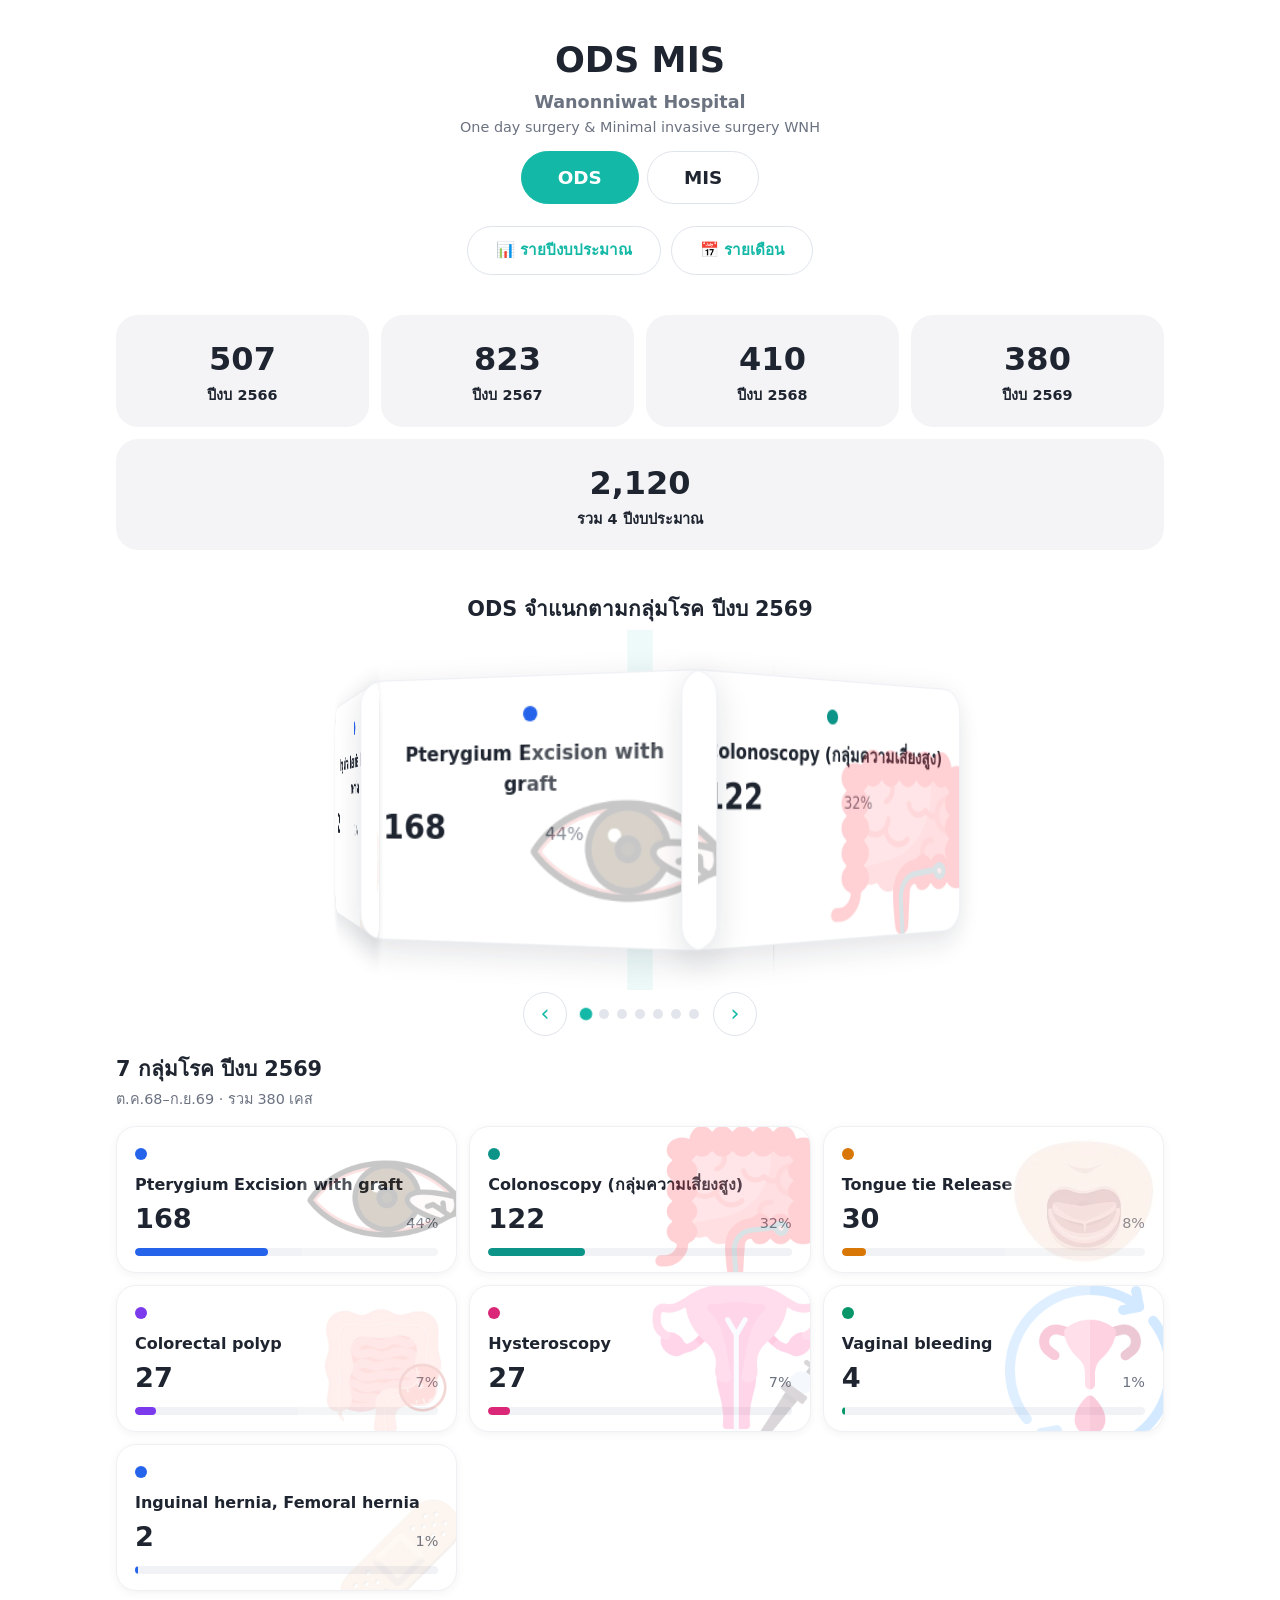
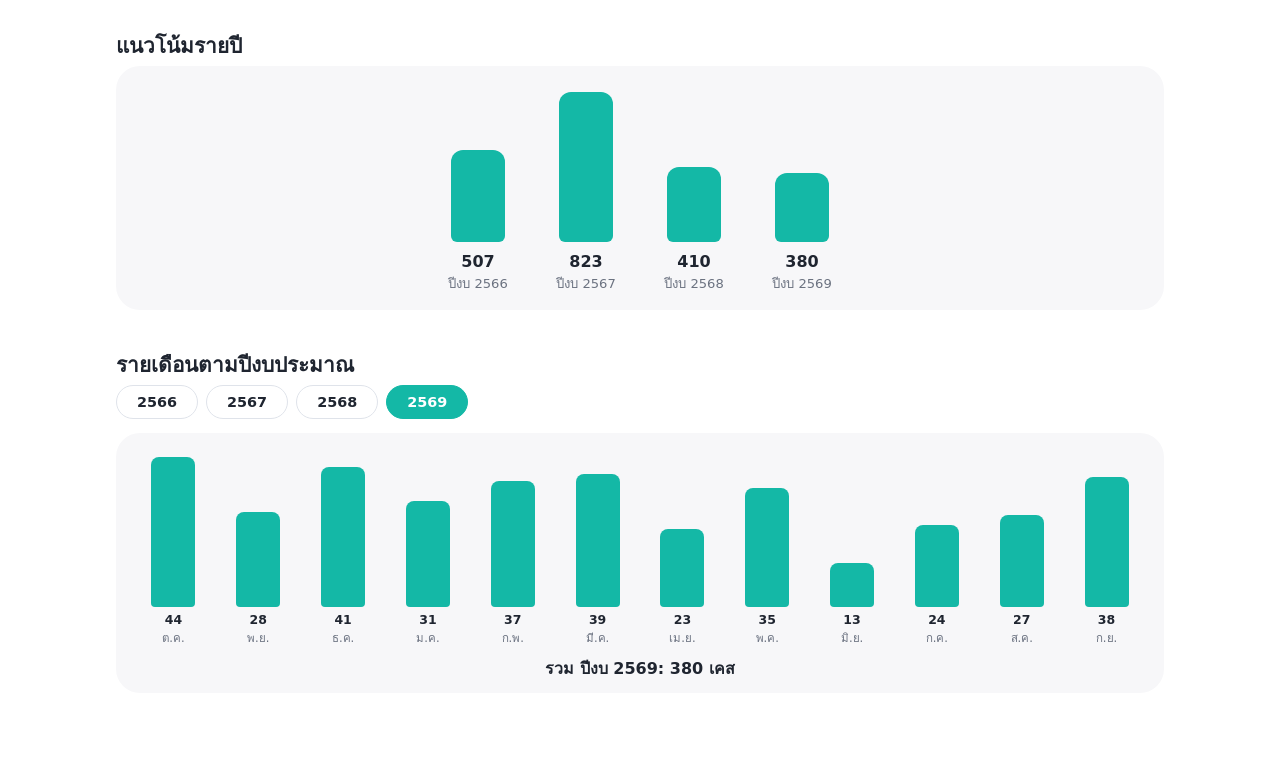
==== commit 9e237691: "Scope photo on wheel plus grid cards" ====
--- a/ods/index.html
+++ b/ods/index.html
@@ -67,6 +67,10 @@
 .gcard.has-vagimg::after {
   content: ""; width: 170px; height: 170px; font-size: 0; opacity: .25;
   background: url('vaginal.png') right bottom / contain no-repeat;
+}
+.gcard.has-hysimg::after {
+  content: ""; width: 170px; height: 170px; font-size: 0; opacity: .25;
+  background: url('hystero.png') right bottom / contain no-repeat;
 }
 .gname { font-weight: 700; margin: 6px 0 2px; }
 .dot { display: inline-block; width: 12px; height: 12px; border-radius: 50%; }
@@ -169,6 +173,12 @@
   font-size: 0; opacity: .25;
   background: url('vaginal.png') right bottom / contain no-repeat;
 }
+/* การ์ด Hysteroscopy ใช้ภาพจริงแทนอีโมจิ */
+.scard.has-hysimg::after {
+  content: ""; right: -16px; bottom: -16px; width: 170px; height: 170px;
+  font-size: 0; opacity: .25;
+  background: url('hystero.png') right bottom / contain no-repeat;
+}
 /* ===== มือถือ: การ์ดเล็กลง ตัวหนังสือเล็กลง (วางหลังกฎ desktop เพื่อให้ชนะ cascade) ===== */
 @media (max-width: 620px) {
   .spin-stage { --rz: 195px; height: 250px; }
@@ -182,6 +192,7 @@
   .scard.has-tonimg::after { width: 110px; height: 110px; right: -10px; bottom: -10px; }
   .scard.has-polimg::after { width: 110px; height: 110px; right: -10px; bottom: -10px; }
   .scard.has-vagimg::after { width: 110px; height: 110px; right: -10px; bottom: -10px; }
+  .scard.has-hysimg::after { width: 110px; height: 110px; right: -10px; bottom: -10px; }
 }
 /* ===== แท็บเล็ต: การ์ดพอดีวงไม่ซ้อน (วางหลังกฎ desktop เพื่อให้ชนะ cascade) ===== */
 @media (min-width: 621px) and (max-width: 1024px) {
@@ -277,7 +288,7 @@
   <section class="block slide-r">
     <h2>7 กลุ่มโรค ปีงบ 2569</h2>
     <p class="sub">ต.ค.68–ก.ย.69 · รวม 380 เคส</p>
-    <div class="ggrid"><div class="gcard pop-in has-img" data-ico="👁️" style="animation-delay:0ms"><span class="dot" style="background:#2563eb"></span><div class="gname">Pterygium Excision with graft</div><div class="grow"><div class="gnum">168</div><div class="gpct">44%</div></div><div class="bar"><div class="fill" style="width:44%;background:#2563eb"></div></div></div><div class="gcard pop-in has-colimg" data-ico="🔬" style="animation-delay:90ms"><span class="dot" style="background:#0d9488"></span><div class="gname">Colonoscopy (กลุ่มความเสี่ยงสูง)</div><div class="grow"><div class="gnum">122</div><div class="gpct">32%</div></div><div class="bar"><div class="fill" style="width:32%;background:#0d9488"></div></div></div><div class="gcard pop-in has-tonimg" data-ico="👅" style="animation-delay:180ms"><span class="dot" style="background:#d97706"></span><div class="gname">Tongue tie Release</div><div class="grow"><div class="gnum">30</div><div class="gpct">8%</div></div><div class="bar"><div class="fill" style="width:8%;background:#d97706"></div></div></div><div class="gcard pop-in has-polimg" data-ico="🌱" style="animation-delay:270ms"><span class="dot" style="background:#7c3aed"></span><div class="gname">Colorectal polyp</div><div class="grow"><div class="gnum">27</div><div class="gpct">7%</div></div><div class="bar"><div class="fill" style="width:7%;background:#7c3aed"></div></div></div><div class="gcard pop-in" data-ico="🔍" style="animation-delay:360ms"><span class="dot" style="background:#db2777"></span><div class="gname">Hysteroscopy</div><div class="grow"><div class="gnum">27</div><div class="gpct">7%</div></div><div class="bar"><div class="fill" style="width:7%;background:#db2777"></div></div></div><div class="gcard pop-in has-vagimg" data-ico="🩸" style="animation-delay:450ms"><span class="dot" style="background:#059669"></span><div class="gname">Vaginal bleeding</div><div class="grow"><div class="gnum">4</div><div class="gpct">1%</div></div><div class="bar"><div class="fill" style="width:1%;background:#059669"></div></div></div><div class="gcard pop-in" data-ico="🩹" style="animation-delay:540ms"><span class="dot" style="background:#2563eb"></span><div class="gname">Inguinal hernia, Femoral hernia</div><div class="grow"><div class="gnum">2</div><div class="gpct">1%</div></div><div class="bar"><div class="fill" style="width:1%;background:#2563eb"></div></div></div></div>
+    <div class="ggrid"><div class="gcard pop-in has-img" data-ico="👁️" style="animation-delay:0ms"><span class="dot" style="background:#2563eb"></span><div class="gname">Pterygium Excision with graft</div><div class="grow"><div class="gnum">168</div><div class="gpct">44%</div></div><div class="bar"><div class="fill" style="width:44%;background:#2563eb"></div></div></div><div class="gcard pop-in has-colimg" data-ico="🔬" style="animation-delay:90ms"><span class="dot" style="background:#0d9488"></span><div class="gname">Colonoscopy (กลุ่มความเสี่ยงสูง)</div><div class="grow"><div class="gnum">122</div><div class="gpct">32%</div></div><div class="bar"><div class="fill" style="width:32%;background:#0d9488"></div></div></div><div class="gcard pop-in has-tonimg" data-ico="👅" style="animation-delay:180ms"><span class="dot" style="background:#d97706"></span><div class="gname">Tongue tie Release</div><div class="grow"><div class="gnum">30</div><div class="gpct">8%</div></div><div class="bar"><div class="fill" style="width:8%;background:#d97706"></div></div></div><div class="gcard pop-in has-polimg" data-ico="🌱" style="animation-delay:270ms"><span class="dot" style="background:#7c3aed"></span><div class="gname">Colorectal polyp</div><div class="grow"><div class="gnum">27</div><div class="gpct">7%</div></div><div class="bar"><div class="fill" style="width:7%;background:#7c3aed"></div></div></div><div class="gcard pop-in has-hysimg" data-ico="🔍" style="animation-delay:360ms"><span class="dot" style="background:#db2777"></span><div class="gname">Hysteroscopy</div><div class="grow"><div class="gnum">27</div><div class="gpct">7%</div></div><div class="bar"><div class="fill" style="width:7%;background:#db2777"></div></div></div><div class="gcard pop-in has-vagimg" data-ico="🩸" style="animation-delay:450ms"><span class="dot" style="background:#059669"></span><div class="gname">Vaginal bleeding</div><div class="grow"><div class="gnum">4</div><div class="gpct">1%</div></div><div class="bar"><div class="fill" style="width:1%;background:#059669"></div></div></div><div class="gcard pop-in" data-ico="🩹" style="animation-delay:540ms"><span class="dot" style="background:#2563eb"></span><div class="gname">Inguinal hernia, Femoral hernia</div><div class="grow"><div class="gnum">2</div><div class="gpct">1%</div></div><div class="bar"><div class="fill" style="width:1%;background:#2563eb"></div></div></div></div>
   </section>
 
   <section class="block slide-l">
@@ -352,6 +363,7 @@
     if (nm.indexOf('tongue') >= 0) el.classList.add('has-tonimg');
     if (nm.indexOf('polyp') >= 0) el.classList.add('has-polimg');
     if (nm.indexOf('vaginal') >= 0 || nm.indexOf('bleeding') >= 0) el.classList.add('has-vagimg');
+    if (nm.indexOf('hysteroscopy') >= 0) el.classList.add('has-hysimg');
     var pct = Math.round(100 * g.n / total69);
     el.innerHTML = '<span class="dot" style="background:' + acc[i % acc.length] + '"></span>' +
       '<div class="gname">' + g.name + '</div>' +
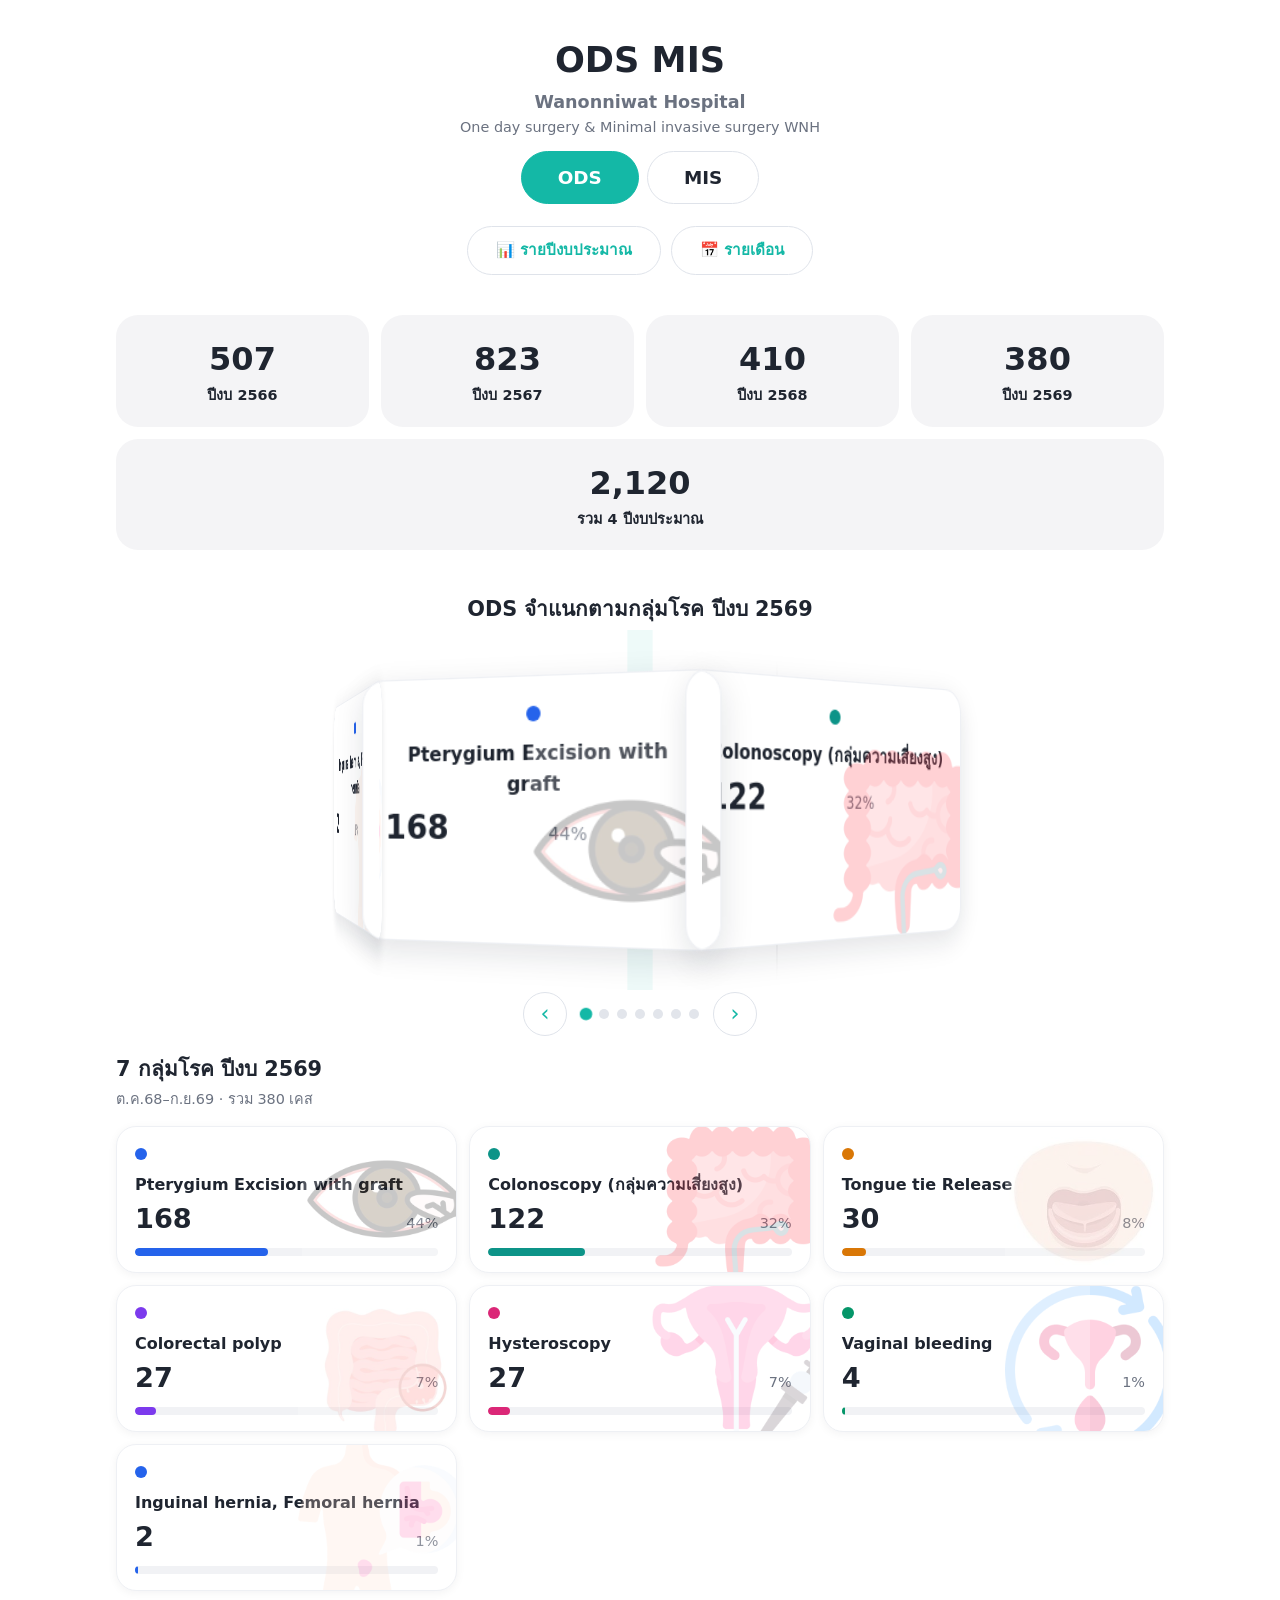
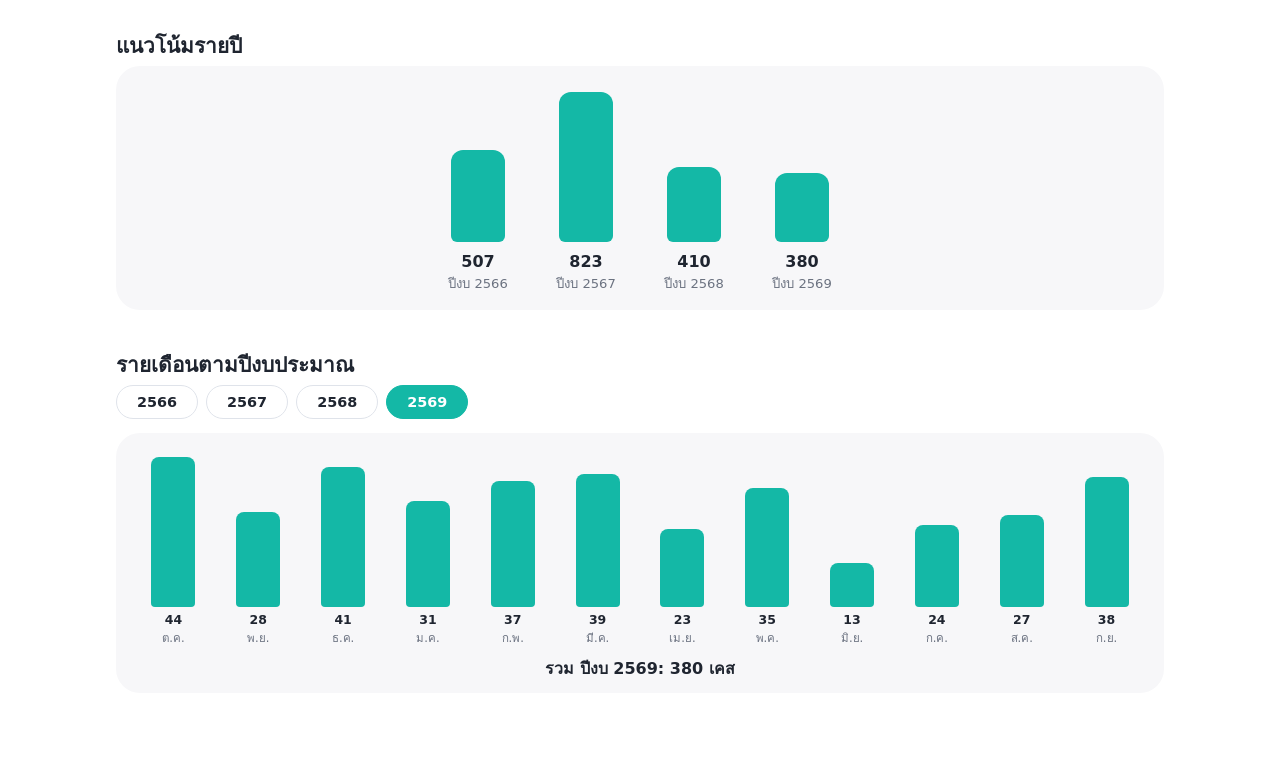
==== commit 0a52b98e: "Hernia photo on wheel plus grid cards" ====
--- a/ods/index.html
+++ b/ods/index.html
@@ -71,6 +71,10 @@
 .gcard.has-hysimg::after {
   content: ""; width: 170px; height: 170px; font-size: 0; opacity: .25;
   background: url('hystero.png') right bottom / contain no-repeat;
+}
+.gcard.has-herimg::after {
+  content: ""; width: 170px; height: 170px; font-size: 0; opacity: .25;
+  background: url('hernia.png') right bottom / contain no-repeat;
 }
 .gname { font-weight: 700; margin: 6px 0 2px; }
 .dot { display: inline-block; width: 12px; height: 12px; border-radius: 50%; }
@@ -179,6 +183,12 @@
   font-size: 0; opacity: .25;
   background: url('hystero.png') right bottom / contain no-repeat;
 }
+/* การ์ด Hernia ใช้ภาพจริงแทนอีโมจิ */
+.scard.has-herimg::after {
+  content: ""; right: -16px; bottom: -16px; width: 170px; height: 170px;
+  font-size: 0; opacity: .25;
+  background: url('hernia.png') right bottom / contain no-repeat;
+}
 /* ===== มือถือ: การ์ดเล็กลง ตัวหนังสือเล็กลง (วางหลังกฎ desktop เพื่อให้ชนะ cascade) ===== */
 @media (max-width: 620px) {
   .spin-stage { --rz: 195px; height: 250px; }
@@ -193,6 +203,7 @@
   .scard.has-polimg::after { width: 110px; height: 110px; right: -10px; bottom: -10px; }
   .scard.has-vagimg::after { width: 110px; height: 110px; right: -10px; bottom: -10px; }
   .scard.has-hysimg::after { width: 110px; height: 110px; right: -10px; bottom: -10px; }
+  .scard.has-herimg::after { width: 110px; height: 110px; right: -10px; bottom: -10px; }
 }
 /* ===== แท็บเล็ต: การ์ดพอดีวงไม่ซ้อน (วางหลังกฎ desktop เพื่อให้ชนะ cascade) ===== */
 @media (min-width: 621px) and (max-width: 1024px) {
@@ -288,7 +299,7 @@
   <section class="block slide-r">
     <h2>7 กลุ่มโรค ปีงบ 2569</h2>
     <p class="sub">ต.ค.68–ก.ย.69 · รวม 380 เคส</p>
-    <div class="ggrid"><div class="gcard pop-in has-img" data-ico="👁️" style="animation-delay:0ms"><span class="dot" style="background:#2563eb"></span><div class="gname">Pterygium Excision with graft</div><div class="grow"><div class="gnum">168</div><div class="gpct">44%</div></div><div class="bar"><div class="fill" style="width:44%;background:#2563eb"></div></div></div><div class="gcard pop-in has-colimg" data-ico="🔬" style="animation-delay:90ms"><span class="dot" style="background:#0d9488"></span><div class="gname">Colonoscopy (กลุ่มความเสี่ยงสูง)</div><div class="grow"><div class="gnum">122</div><div class="gpct">32%</div></div><div class="bar"><div class="fill" style="width:32%;background:#0d9488"></div></div></div><div class="gcard pop-in has-tonimg" data-ico="👅" style="animation-delay:180ms"><span class="dot" style="background:#d97706"></span><div class="gname">Tongue tie Release</div><div class="grow"><div class="gnum">30</div><div class="gpct">8%</div></div><div class="bar"><div class="fill" style="width:8%;background:#d97706"></div></div></div><div class="gcard pop-in has-polimg" data-ico="🌱" style="animation-delay:270ms"><span class="dot" style="background:#7c3aed"></span><div class="gname">Colorectal polyp</div><div class="grow"><div class="gnum">27</div><div class="gpct">7%</div></div><div class="bar"><div class="fill" style="width:7%;background:#7c3aed"></div></div></div><div class="gcard pop-in has-hysimg" data-ico="🔍" style="animation-delay:360ms"><span class="dot" style="background:#db2777"></span><div class="gname">Hysteroscopy</div><div class="grow"><div class="gnum">27</div><div class="gpct">7%</div></div><div class="bar"><div class="fill" style="width:7%;background:#db2777"></div></div></div><div class="gcard pop-in has-vagimg" data-ico="🩸" style="animation-delay:450ms"><span class="dot" style="background:#059669"></span><div class="gname">Vaginal bleeding</div><div class="grow"><div class="gnum">4</div><div class="gpct">1%</div></div><div class="bar"><div class="fill" style="width:1%;background:#059669"></div></div></div><div class="gcard pop-in" data-ico="🩹" style="animation-delay:540ms"><span class="dot" style="background:#2563eb"></span><div class="gname">Inguinal hernia, Femoral hernia</div><div class="grow"><div class="gnum">2</div><div class="gpct">1%</div></div><div class="bar"><div class="fill" style="width:1%;background:#2563eb"></div></div></div></div>
+    <div class="ggrid"><div class="gcard pop-in has-img" data-ico="👁️" style="animation-delay:0ms"><span class="dot" style="background:#2563eb"></span><div class="gname">Pterygium Excision with graft</div><div class="grow"><div class="gnum">168</div><div class="gpct">44%</div></div><div class="bar"><div class="fill" style="width:44%;background:#2563eb"></div></div></div><div class="gcard pop-in has-colimg" data-ico="🔬" style="animation-delay:90ms"><span class="dot" style="background:#0d9488"></span><div class="gname">Colonoscopy (กลุ่มความเสี่ยงสูง)</div><div class="grow"><div class="gnum">122</div><div class="gpct">32%</div></div><div class="bar"><div class="fill" style="width:32%;background:#0d9488"></div></div></div><div class="gcard pop-in has-tonimg" data-ico="👅" style="animation-delay:180ms"><span class="dot" style="background:#d97706"></span><div class="gname">Tongue tie Release</div><div class="grow"><div class="gnum">30</div><div class="gpct">8%</div></div><div class="bar"><div class="fill" style="width:8%;background:#d97706"></div></div></div><div class="gcard pop-in has-polimg" data-ico="🌱" style="animation-delay:270ms"><span class="dot" style="background:#7c3aed"></span><div class="gname">Colorectal polyp</div><div class="grow"><div class="gnum">27</div><div class="gpct">7%</div></div><div class="bar"><div class="fill" style="width:7%;background:#7c3aed"></div></div></div><div class="gcard pop-in has-hysimg" data-ico="🔍" style="animation-delay:360ms"><span class="dot" style="background:#db2777"></span><div class="gname">Hysteroscopy</div><div class="grow"><div class="gnum">27</div><div class="gpct">7%</div></div><div class="bar"><div class="fill" style="width:7%;background:#db2777"></div></div></div><div class="gcard pop-in has-vagimg" data-ico="🩸" style="animation-delay:450ms"><span class="dot" style="background:#059669"></span><div class="gname">Vaginal bleeding</div><div class="grow"><div class="gnum">4</div><div class="gpct">1%</div></div><div class="bar"><div class="fill" style="width:1%;background:#059669"></div></div></div><div class="gcard pop-in has-herimg" data-ico="🩹" style="animation-delay:540ms"><span class="dot" style="background:#2563eb"></span><div class="gname">Inguinal hernia, Femoral hernia</div><div class="grow"><div class="gnum">2</div><div class="gpct">1%</div></div><div class="bar"><div class="fill" style="width:1%;background:#2563eb"></div></div></div></div>
   </section>
 
   <section class="block slide-l">
@@ -364,6 +375,7 @@
     if (nm.indexOf('polyp') >= 0) el.classList.add('has-polimg');
     if (nm.indexOf('vaginal') >= 0 || nm.indexOf('bleeding') >= 0) el.classList.add('has-vagimg');
     if (nm.indexOf('hysteroscopy') >= 0) el.classList.add('has-hysimg');
+    if (nm.indexOf('hernia') >= 0) el.classList.add('has-herimg');
     var pct = Math.round(100 * g.n / total69);
     el.innerHTML = '<span class="dot" style="background:' + acc[i % acc.length] + '"></span>' +
       '<div class="gname">' + g.name + '</div>' +
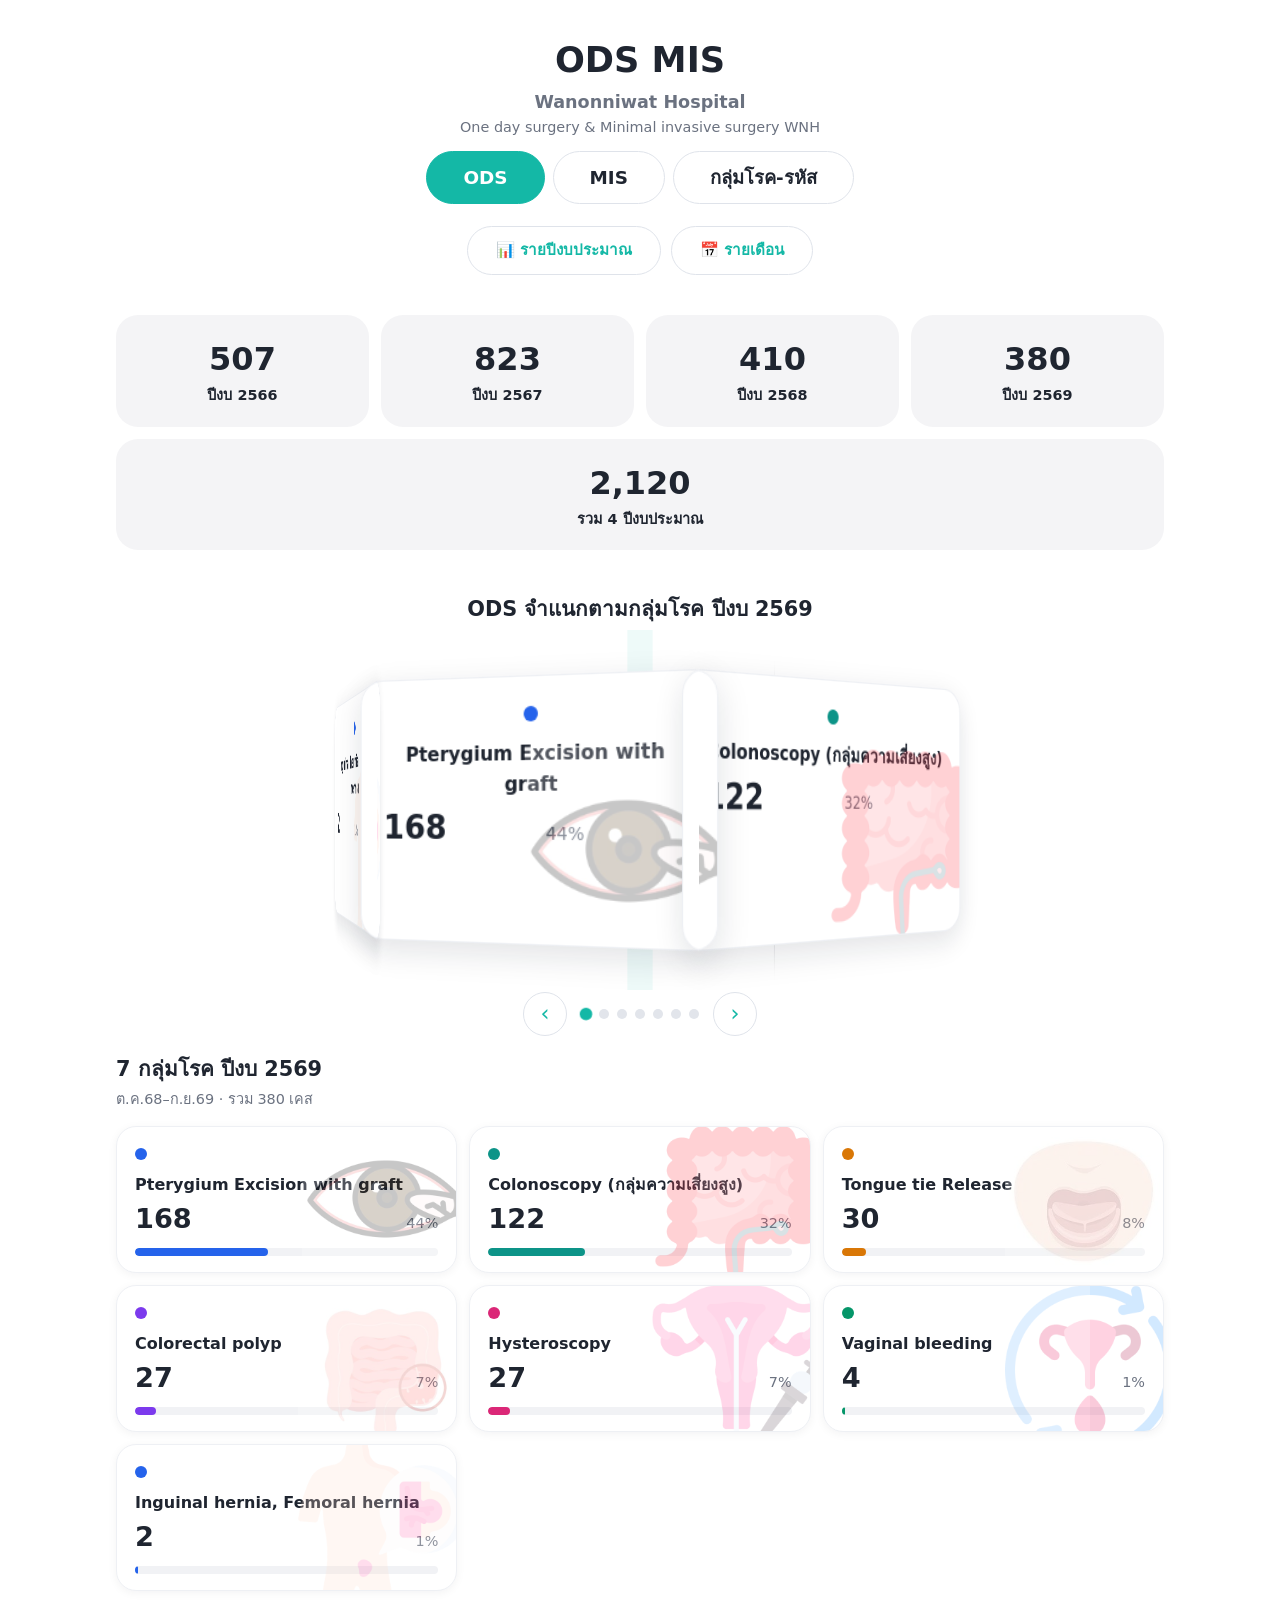
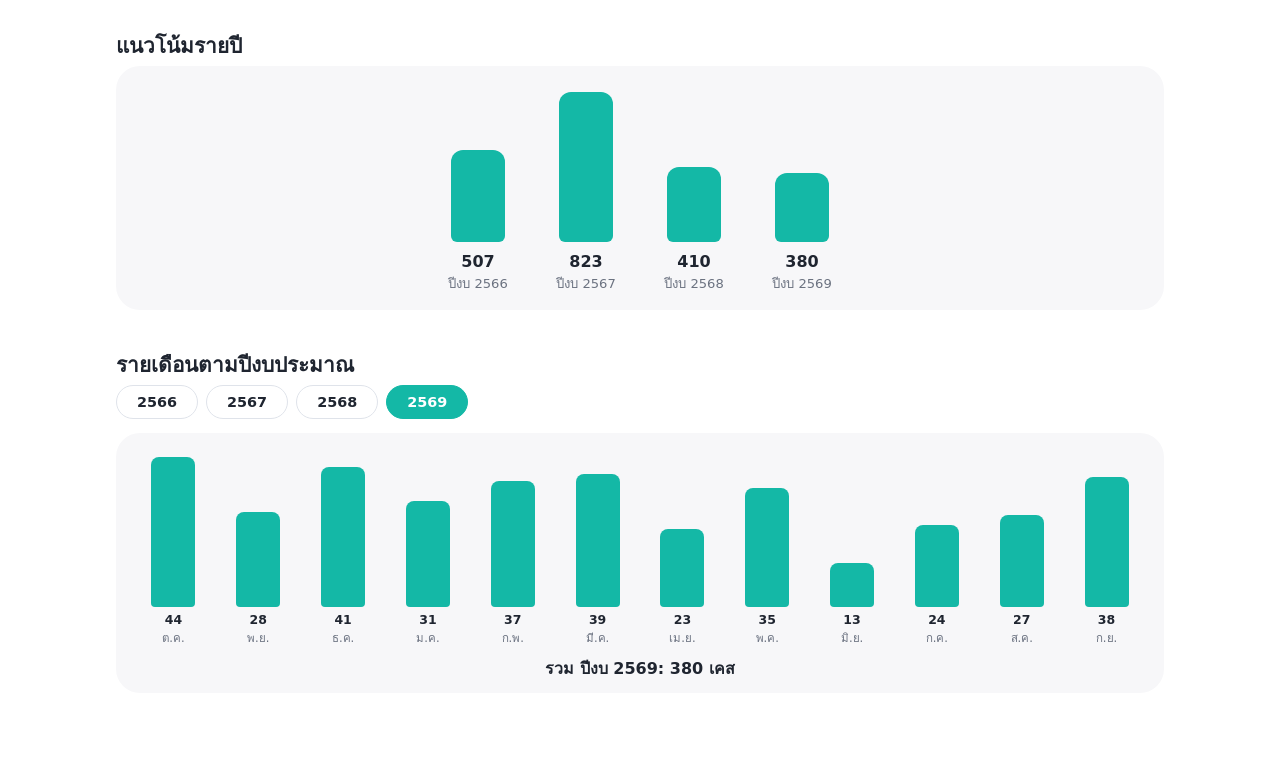
==== commit c7644aba: "Add groups codes lookup page to ODS MIS site" ====
--- a/ods/index.html
+++ b/ods/index.html
@@ -272,7 +272,7 @@
     <h1>ODS MIS</h1>
     <p class="hosp">Wanonniwat Hospital</p>
     <p class="expand">One day surgery &amp; Minimal invasive surgery WNH</p>
-    <div class="catabs hero-tabs"><span class="catab active">ODS</span><a class="catab" href="mis.html">MIS</a></div>
+    <div class="catabs hero-tabs"><span class="catab active">ODS</span><a class="catab" href="mis.html">MIS</a><a class="catab" href="groups.html">กลุ่มโรค-รหัส</a></div>
     <div class="cta">
       <a class="btn btn-line" href="tables.html#yearly" id="goYearly">📊 รายปีงบประมาณ</a>
       <a class="btn btn-line" href="tables.html#monthly">📅 รายเดือน</a>
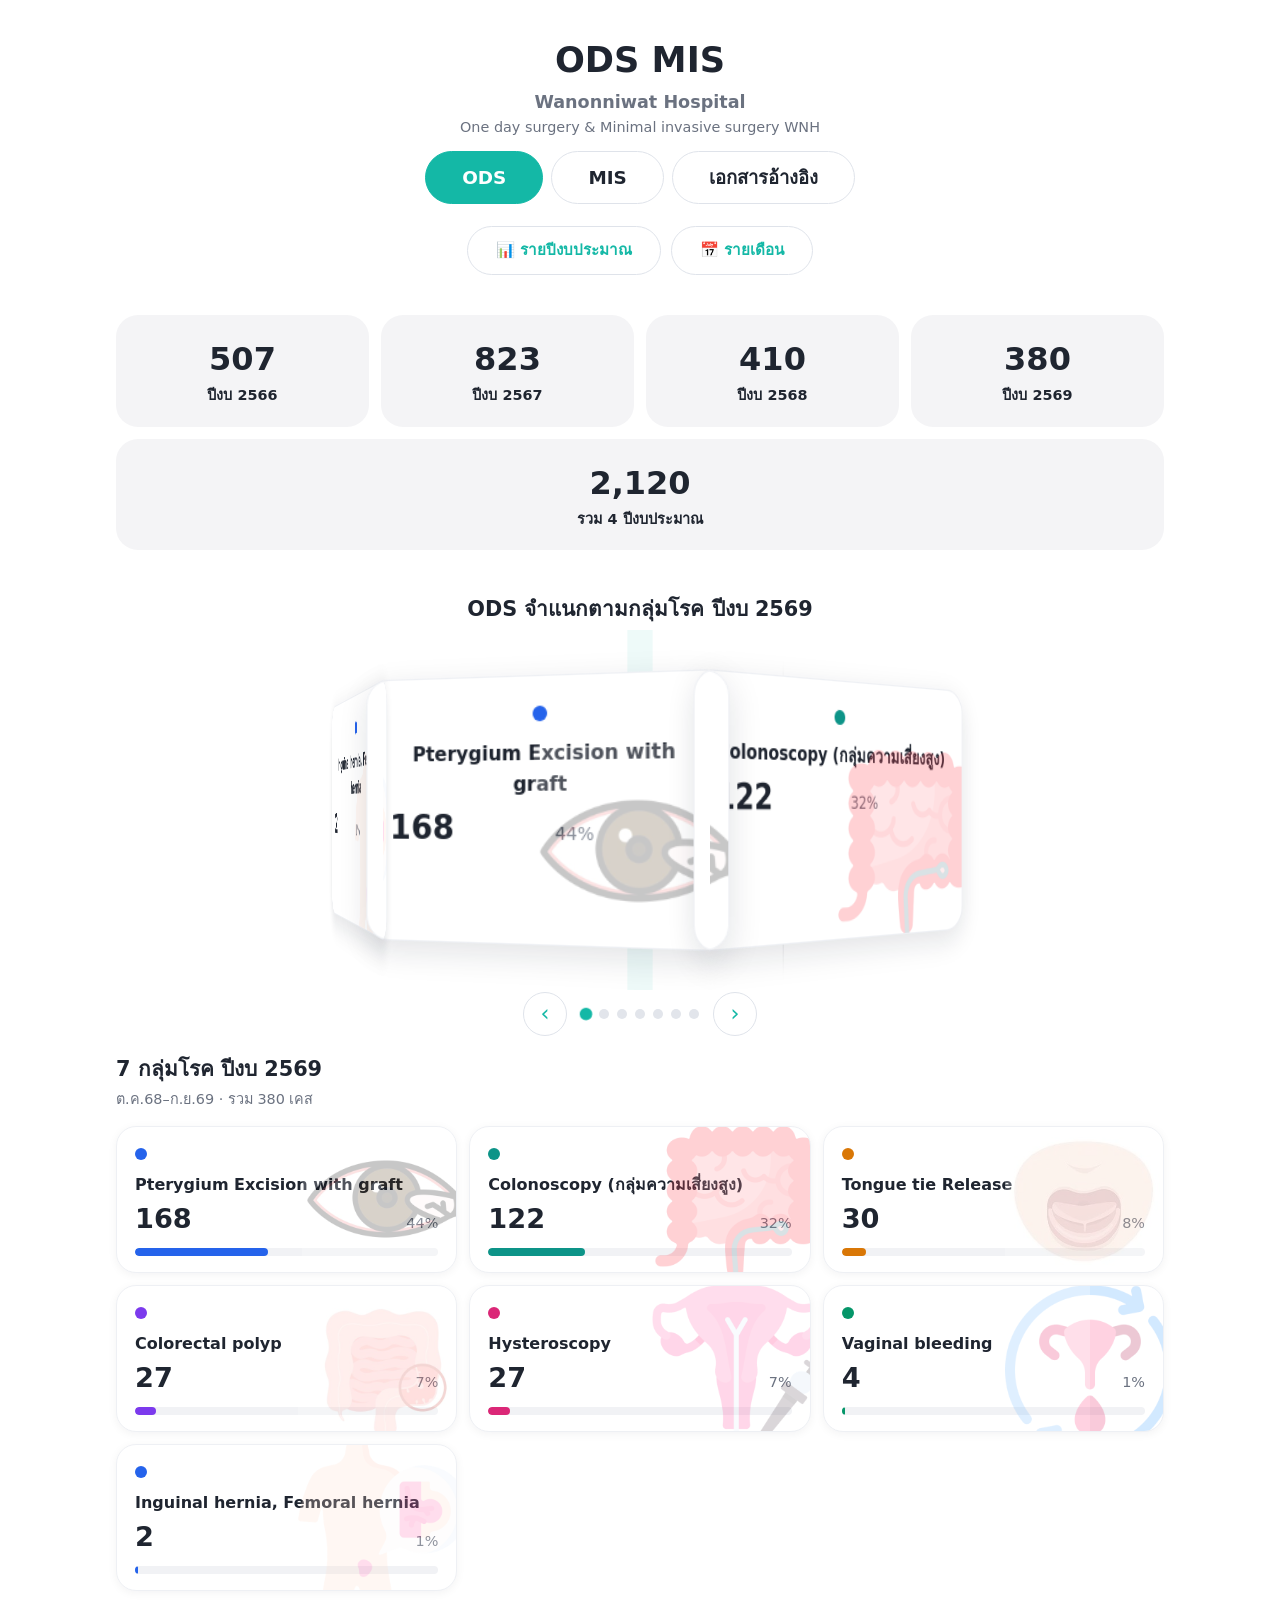
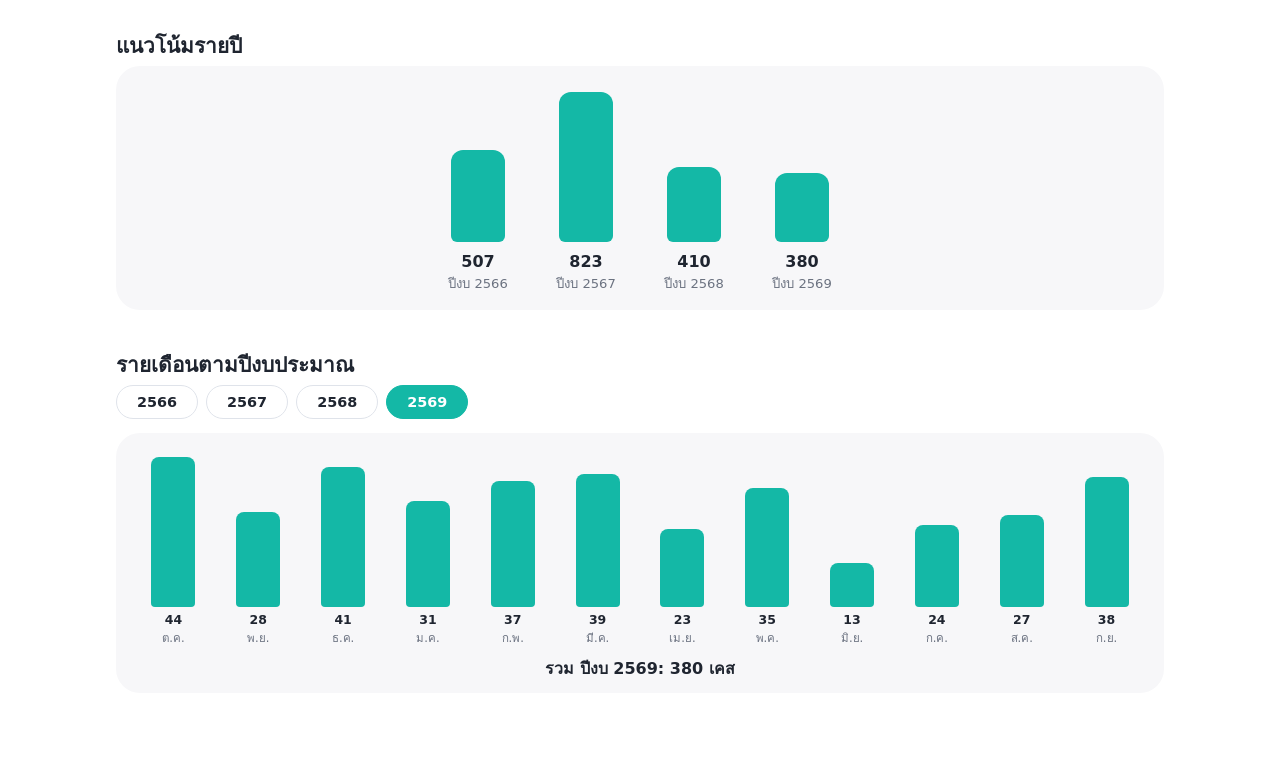
==== commit f5b809c6: "Group new page with ODS MIS tabs as reference docs" ====
--- a/ods/index.html
+++ b/ods/index.html
@@ -272,7 +272,7 @@
     <h1>ODS MIS</h1>
     <p class="hosp">Wanonniwat Hospital</p>
     <p class="expand">One day surgery &amp; Minimal invasive surgery WNH</p>
-    <div class="catabs hero-tabs"><span class="catab active">ODS</span><a class="catab" href="mis.html">MIS</a><a class="catab" href="groups.html">กลุ่มโรค-รหัส</a></div>
+    <div class="catabs hero-tabs"><span class="catab active">ODS</span><a class="catab" href="mis.html">MIS</a><a class="catab" href="groups.html">เอกสารอ้างอิง</a></div>
     <div class="cta">
       <a class="btn btn-line" href="tables.html#yearly" id="goYearly">📊 รายปีงบประมาณ</a>
       <a class="btn btn-line" href="tables.html#monthly">📅 รายเดือน</a>
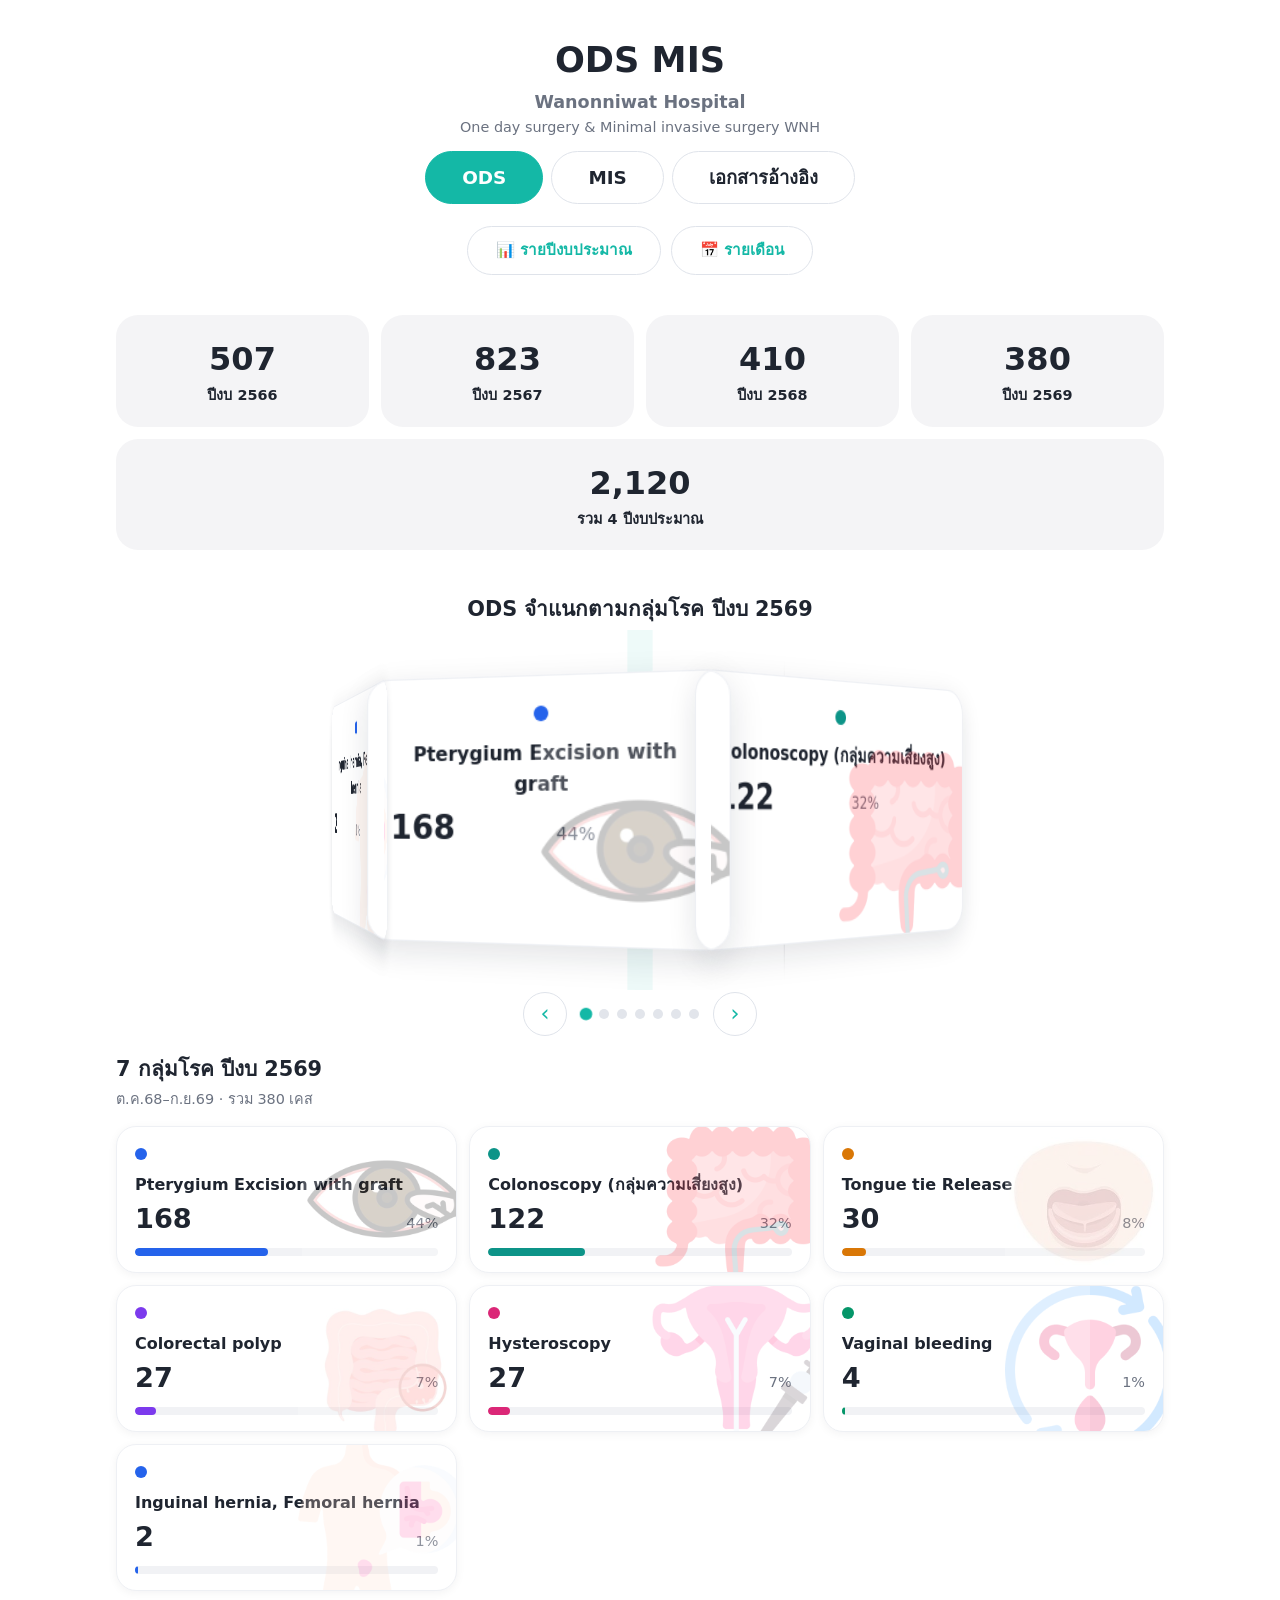
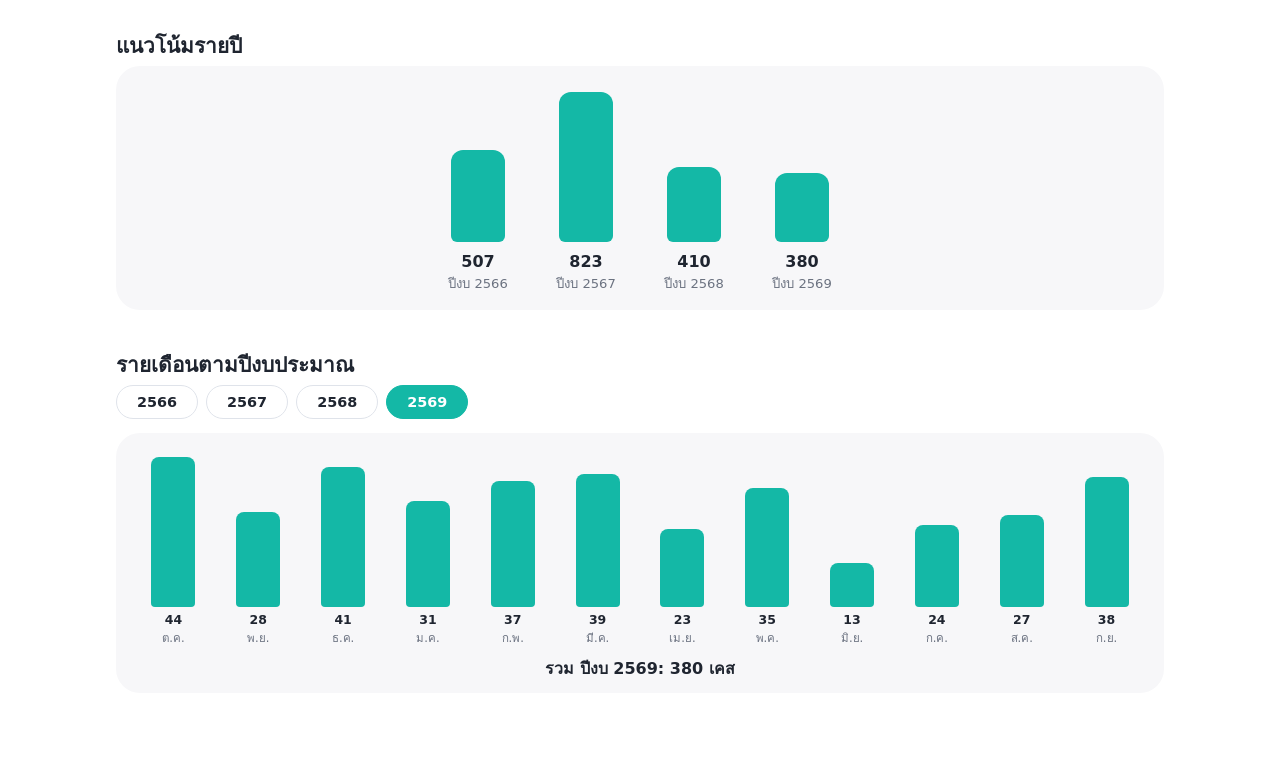
==== commit c2cc1aed: "Prevent horizontal page scrolling on mobile" ====
--- a/ods/index.html
+++ b/ods/index.html
@@ -6,6 +6,8 @@
 <title>ODS MIS WNH · รพ.วานรนิวาส</title>
 <style>
 * { box-sizing: border-box; }
+html { overflow-x: clip; }
+@supports not (overflow-x: clip) { html { overflow-x: hidden; } }
 body {
   margin: 0; background: #fff; color: #1f2530;
   font-family: "Noto Sans Thai", "Sarabun", "TH Sarabun New", -apple-system, BlinkMacSystemFont, "Segoe UI", system-ui, sans-serif;
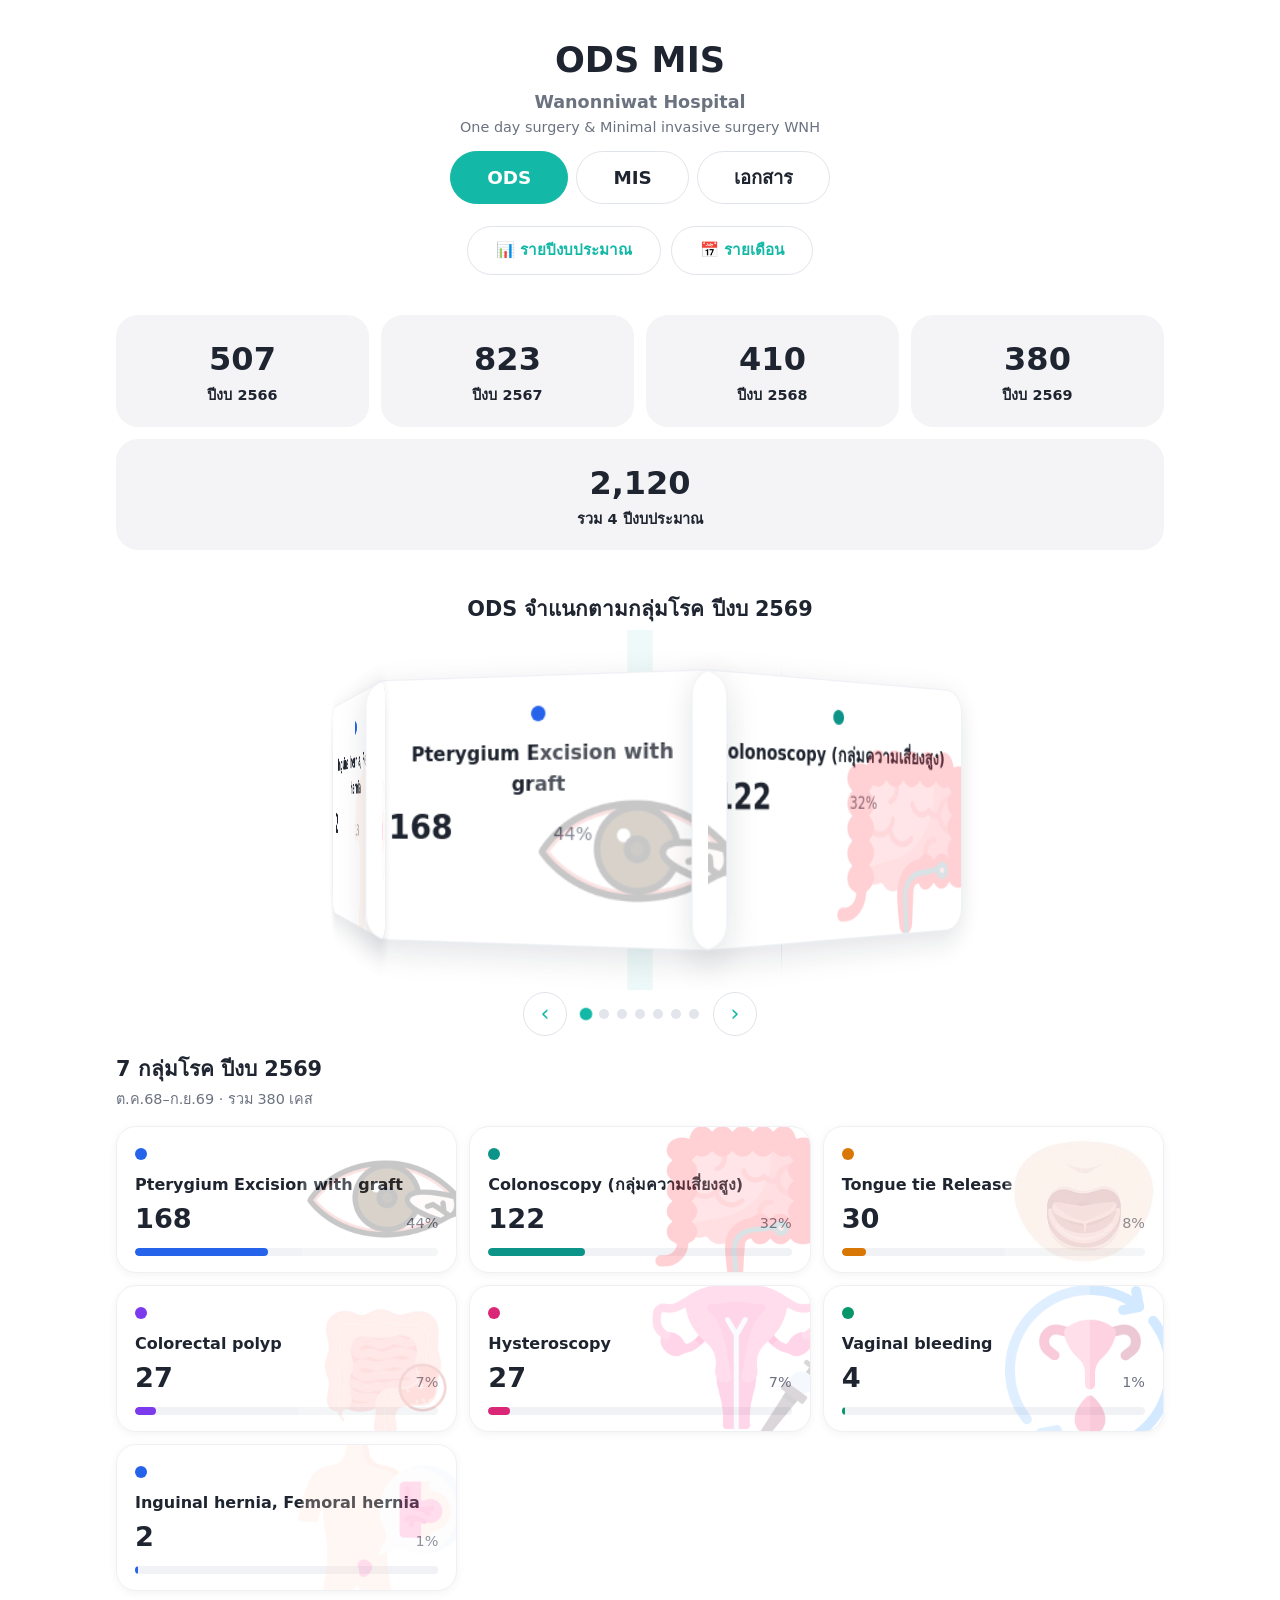
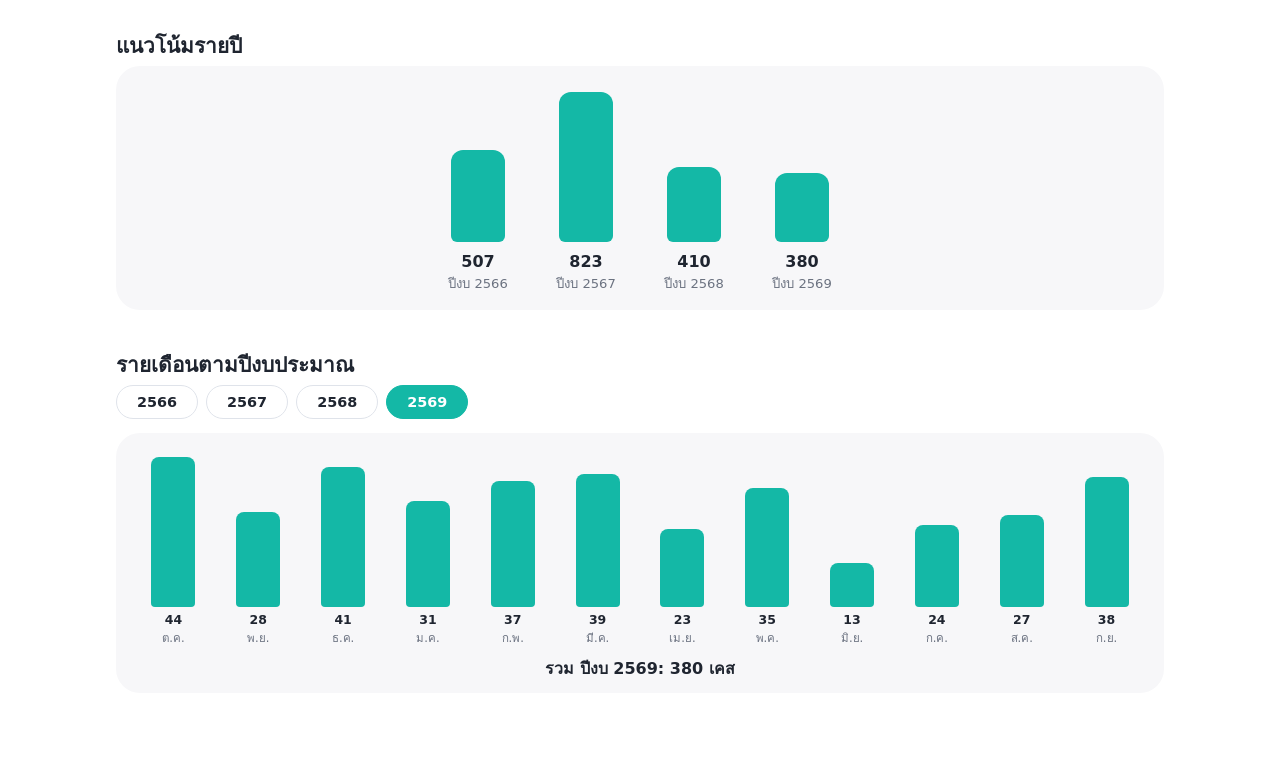
==== commit ec212455: "Shorten reference tab label to documents" ====
--- a/ods/index.html
+++ b/ods/index.html
@@ -274,7 +274,7 @@
     <h1>ODS MIS</h1>
     <p class="hosp">Wanonniwat Hospital</p>
     <p class="expand">One day surgery &amp; Minimal invasive surgery WNH</p>
-    <div class="catabs hero-tabs"><span class="catab active">ODS</span><a class="catab" href="mis.html">MIS</a><a class="catab" href="groups.html">เอกสารอ้างอิง</a></div>
+    <div class="catabs hero-tabs"><span class="catab active">ODS</span><a class="catab" href="mis.html">MIS</a><a class="catab" href="groups.html">เอกสาร</a></div>
     <div class="cta">
       <a class="btn btn-line" href="tables.html#yearly" id="goYearly">📊 รายปีงบประมาณ</a>
       <a class="btn btn-line" href="tables.html#monthly">📅 รายเดือน</a>
